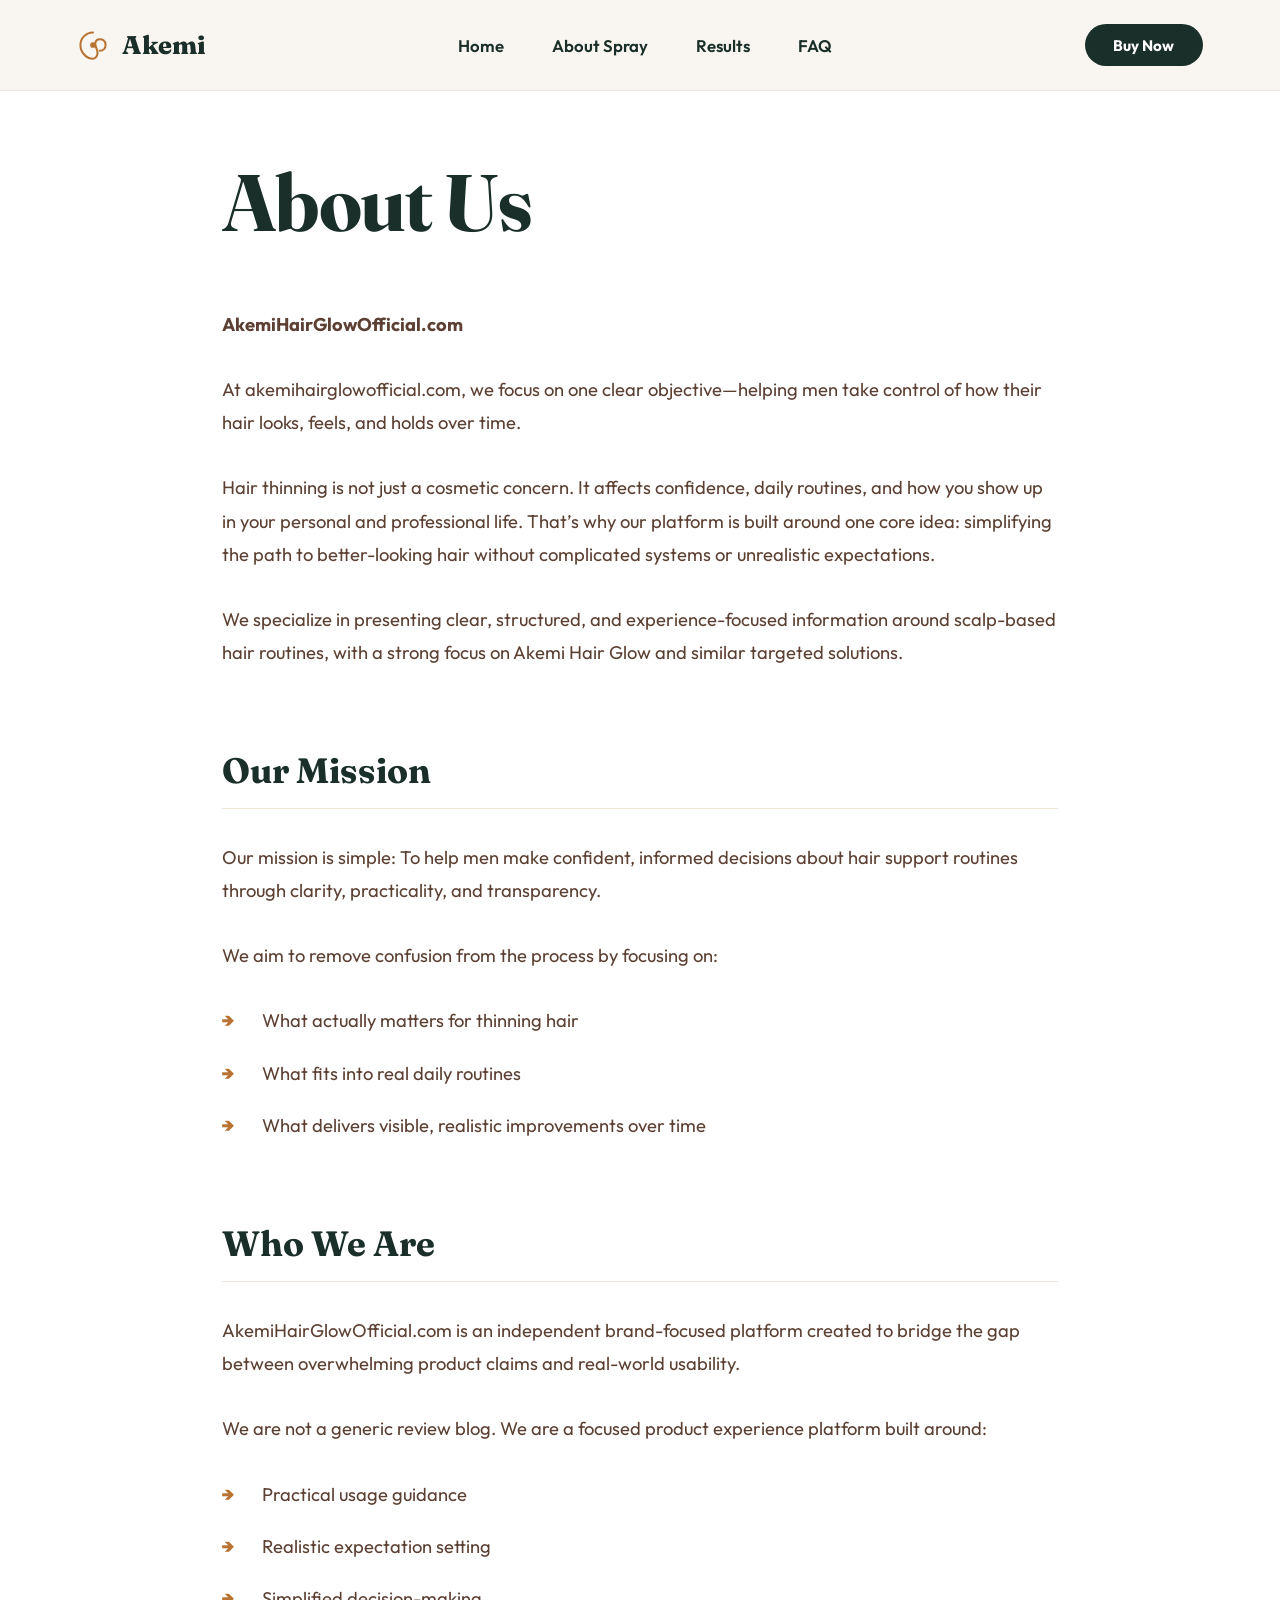
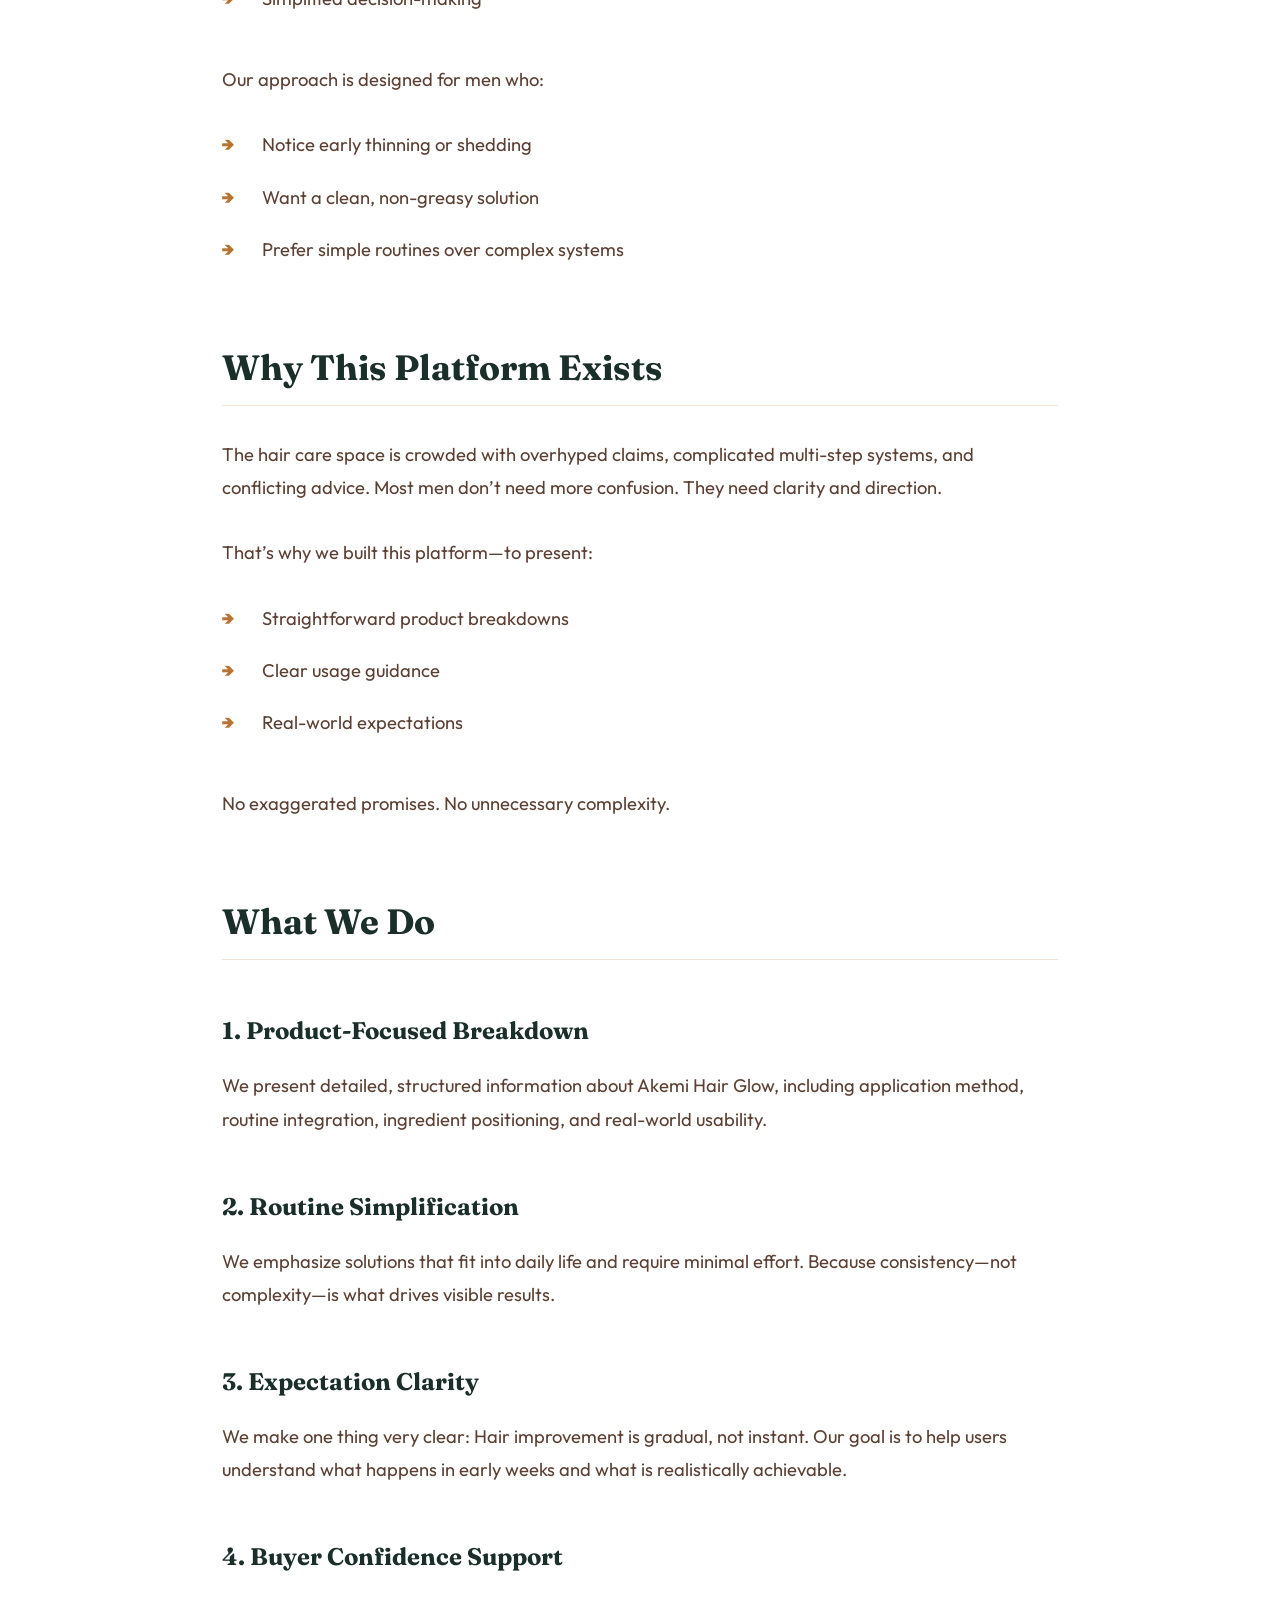
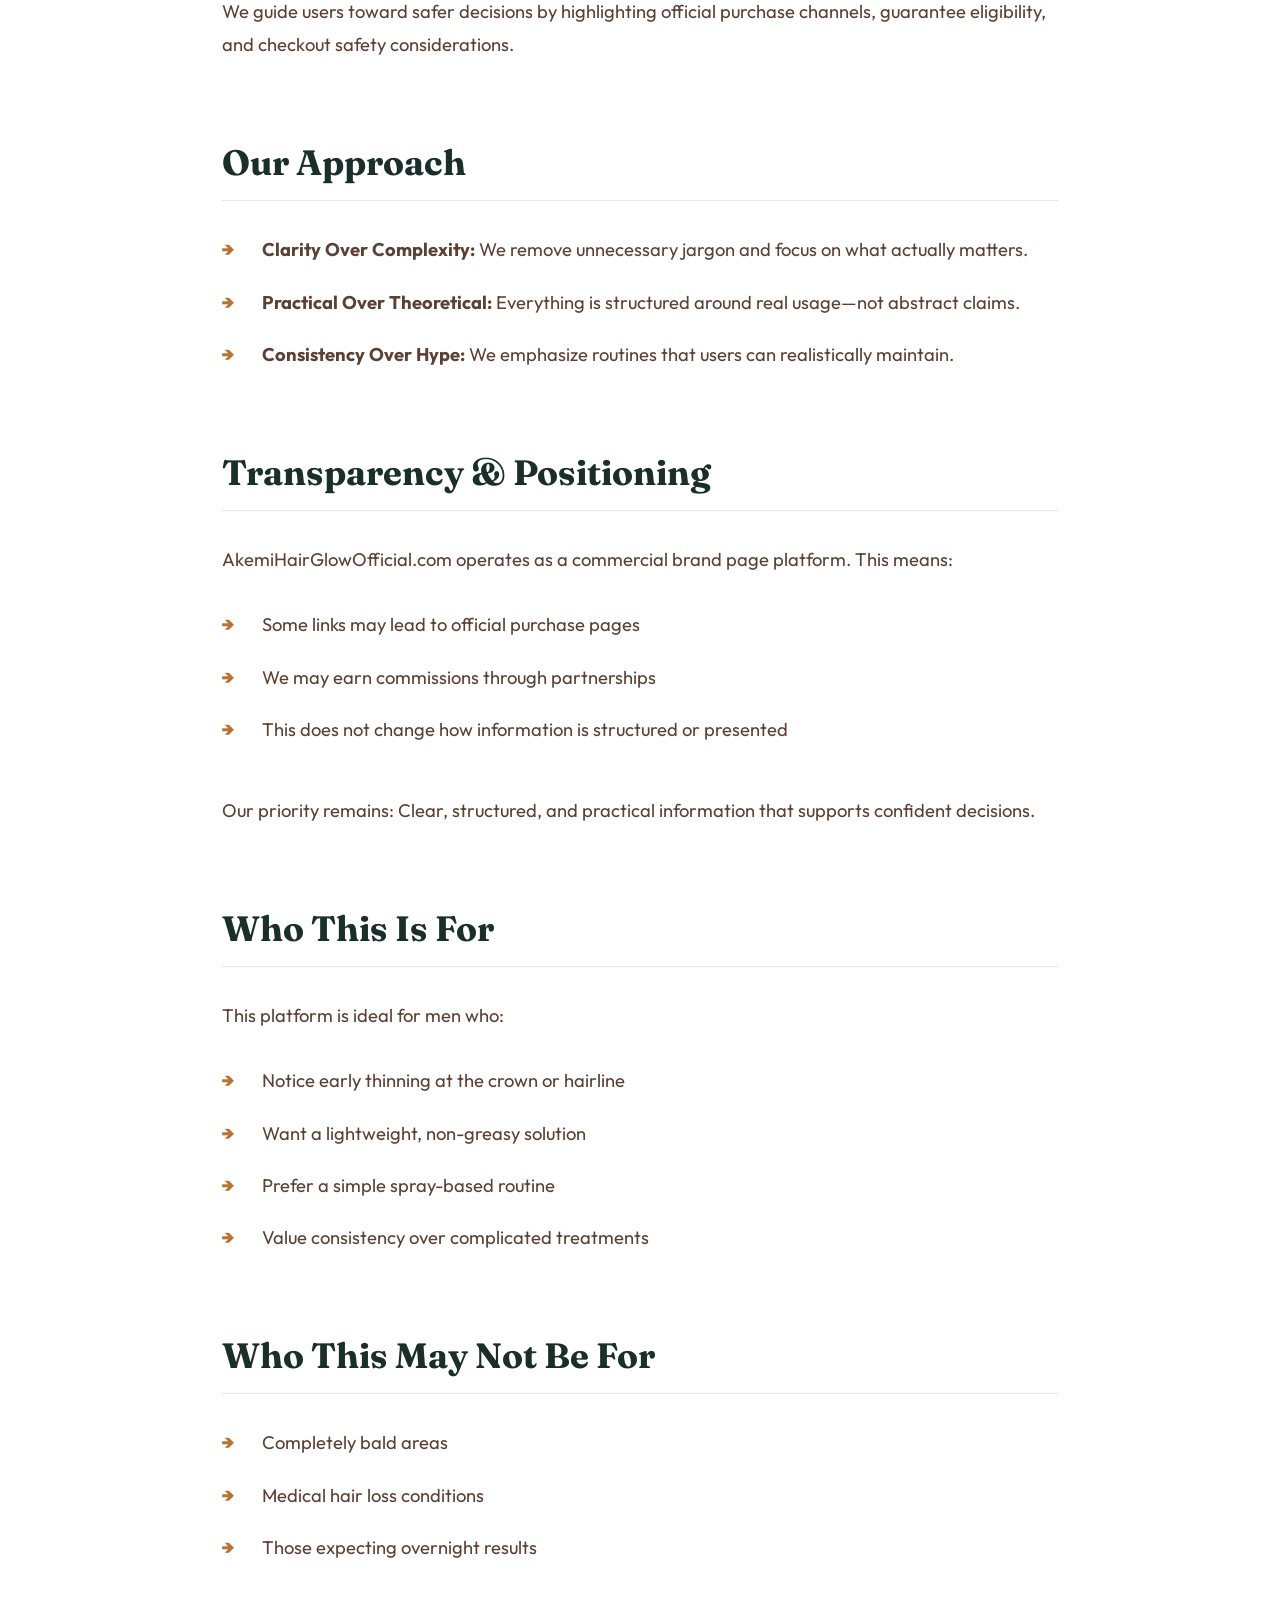
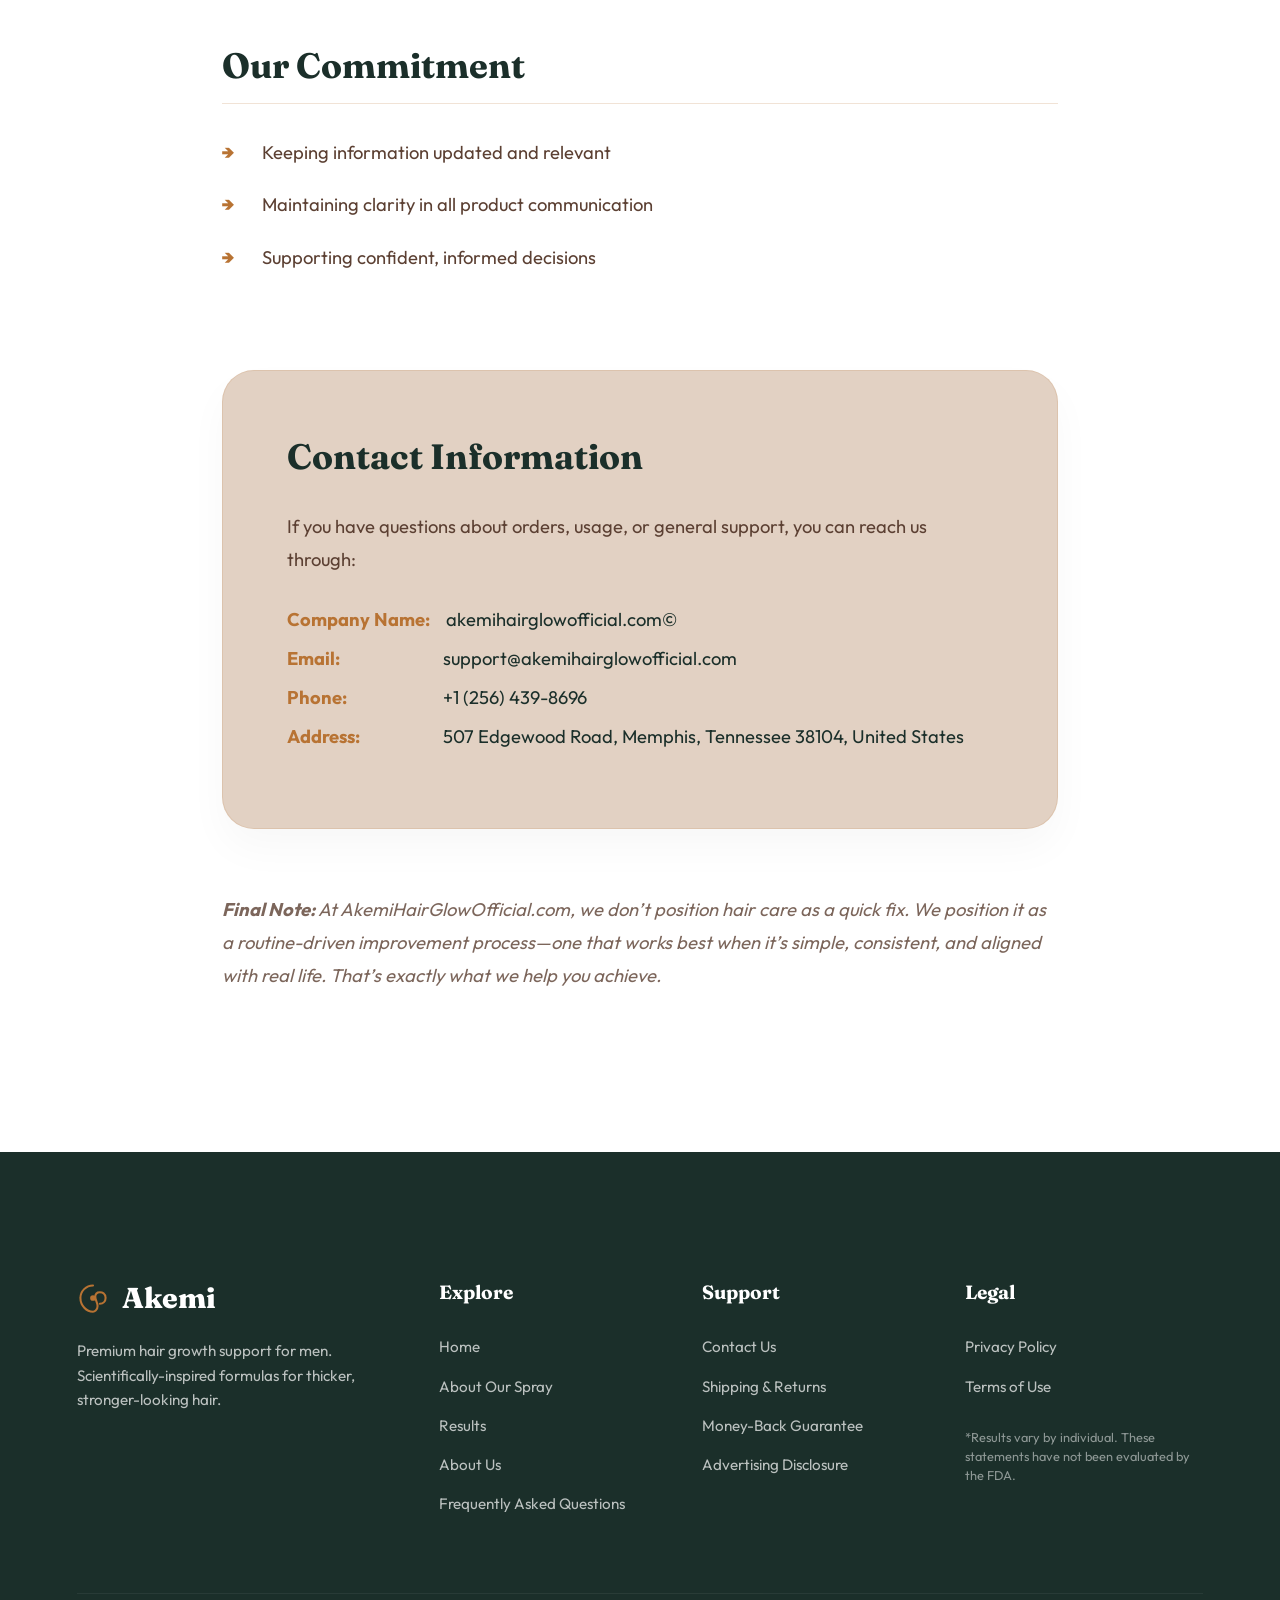
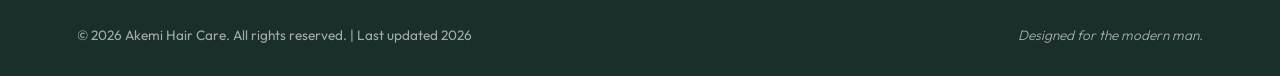
==== about.html @ 1617b1f2 "hosted" ====
<!DOCTYPE html>
<html lang="en">
<head>
  <meta charset="UTF-8" />
  <meta name="viewport" content="width=device-width, initial-scale=1.0" />
  <title>About Us | Akemi Hair Glow Official</title>
  <meta name="description" content="Learn more about AkemiHairGlowOfficial.com, our mission to simplify hair care for men, and our commitment to clarity, practicality, and transparency." />
  <link rel="preconnect" href="https://fonts.googleapis.com" />
  <link rel="preconnect" href="https://fonts.gstatic.com" crossorigin />
  <link href="https://fonts.googleapis.com/css2?family=Outfit:wght@300;400;500;600;700;800;900&family=Fraunces:opsz,ital,wght@9..144,0,700;9..144,0,800;9..144,0,900;9..144,1,400&display=swap" rel="stylesheet" />
  <link rel="stylesheet" href="style.css" />
</head>
<body>

  <!-- ── Navbar ─────────────────────────────────── -->
  <header class="nav is-scrolled" id="nav" role="banner" style="background: var(--c-bg); border-bottom: 1px solid rgba(0,0,0,0.05);">
    <nav class="nav__inner" aria-label="Main navigation">
      <a href="index.html" class="nav__brand" id="nav-brand" aria-label="Akemi Hair Glow home">
        <svg class="nav__brand-icon" viewBox="0 0 28 28" fill="none" aria-hidden="true" xmlns="http://www.w3.org/2000/svg">
          <path d="M14 3C8 3 3 8 3 14c0 6.627 5.373 12 11 12 1 0 4-1 4-5 0-3-2-5-2-8 0-2 1-4 4-4 2 0 5 1 5 5 0 3-2 5-5 5" stroke="currentColor" stroke-width="1.8" stroke-linecap="round" stroke-linejoin="round"/>
          <circle cx="14" cy="14" r="2.5" fill="currentColor"/>
        </svg>
        <span class="nav__brand-name">Akemi</span>
      </a>

      <div class="nav__menu" id="nav-menu">
        <ul class="nav__links" id="nav-links">
          <li><a href="index.html#hero"    class="nav__link">Home</a></li>
          <li><a href="index.html#overview" class="nav__link">About Spray</a></li>
          <li><a href="index.html#reviews"  class="nav__link">Results</a></li>
          <li><a href="index.html#faq"      class="nav__link">FAQ</a></li>
        </ul>
      </div>

      <div class="nav__actions">
        <a href="index.html#shop" class="nav__cta" id="nav-cta">Buy Now</a>
        <button class="nav__toggle" id="nav-toggle" aria-label="Toggle menu">
          <span class="nav__toggle-line"></span>
          <span class="nav__toggle-line"></span>
          <span class="nav__toggle-line"></span>
        </button>
      </div>
    </nav>
  </header>

  <main class="policy">
    <div class="policy__container">
      <h1 class="policy__title">About Us</h1>
      
      <div class="policy__content">
        <p><strong>AkemiHairGlowOfficial.com</strong></p>
        <p>At akemihairglowofficial.com, we focus on one clear objective—helping men take control of how their hair looks, feels, and holds over time.</p>
        <p>Hair thinning is not just a cosmetic concern. It affects confidence, daily routines, and how you show up in your personal and professional life. That’s why our platform is built around one core idea: simplifying the path to better-looking hair without complicated systems or unrealistic expectations.</p>
        <p>We specialize in presenting clear, structured, and experience-focused information around scalp-based hair routines, with a strong focus on Akemi Hair Glow and similar targeted solutions.</p>

        <h2>Our Mission</h2>
        <p>Our mission is simple: To help men make confident, informed decisions about hair support routines through clarity, practicality, and transparency.</p>
        <p>We aim to remove confusion from the process by focusing on:</p>
        <ul>
          <li>What actually matters for thinning hair</li>
          <li>What fits into real daily routines</li>
          <li>What delivers visible, realistic improvements over time</li>
        </ul>

        <h2>Who We Are</h2>
        <p>AkemiHairGlowOfficial.com is an independent brand-focused platform created to bridge the gap between overwhelming product claims and real-world usability.</p>
        <p>We are not a generic review blog. We are a focused product experience platform built around:</p>
        <ul>
          <li>Practical usage guidance</li>
          <li>Realistic expectation setting</li>
          <li>Simplified decision-making</li>
        </ul>
        <p>Our approach is designed for men who:</p>
        <ul>
          <li>Notice early thinning or shedding</li>
          <li>Want a clean, non-greasy solution</li>
          <li>Prefer simple routines over complex systems</li>
        </ul>

        <h2>Why This Platform Exists</h2>
        <p>The hair care space is crowded with overhyped claims, complicated multi-step systems, and conflicting advice. Most men don’t need more confusion. They need clarity and direction.</p>
        <p>That’s why we built this platform—to present:</p>
        <ul>
          <li>Straightforward product breakdowns</li>
          <li>Clear usage guidance</li>
          <li>Real-world expectations</li>
        </ul>
        <p>No exaggerated promises. No unnecessary complexity.</p>

        <h2>What We Do</h2>
        <h3>1. Product-Focused Breakdown</h3>
        <p>We present detailed, structured information about Akemi Hair Glow, including application method, routine integration, ingredient positioning, and real-world usability.</p>

        <h3>2. Routine Simplification</h3>
        <p>We emphasize solutions that fit into daily life and require minimal effort. Because consistency—not complexity—is what drives visible results.</p>

        <h3>3. Expectation Clarity</h3>
        <p>We make one thing very clear: Hair improvement is gradual, not instant. Our goal is to help users understand what happens in early weeks and what is realistically achievable.</p>

        <h3>4. Buyer Confidence Support</h3>
        <p>We guide users toward safer decisions by highlighting official purchase channels, guarantee eligibility, and checkout safety considerations.</p>

        <h2>Our Approach</h2>
        <ul>
          <li><strong>Clarity Over Complexity:</strong> We remove unnecessary jargon and focus on what actually matters.</li>
          <li><strong>Practical Over Theoretical:</strong> Everything is structured around real usage—not abstract claims.</li>
          <li><strong>Consistency Over Hype:</strong> We emphasize routines that users can realistically maintain.</li>
        </ul>

        <h2>Transparency & Positioning</h2>
        <p>AkemiHairGlowOfficial.com operates as a commercial brand page platform. This means:</p>
        <ul>
          <li>Some links may lead to official purchase pages</li>
          <li>We may earn commissions through partnerships</li>
          <li>This does not change how information is structured or presented</li>
        </ul>
        <p>Our priority remains: Clear, structured, and practical information that supports confident decisions.</p>

        <h2>Who This Is For</h2>
        <p>This platform is ideal for men who:</p>
        <ul>
          <li>Notice early thinning at the crown or hairline</li>
          <li>Want a lightweight, non-greasy solution</li>
          <li>Prefer a simple spray-based routine</li>
          <li>Value consistency over complicated treatments</li>
        </ul>

        <h2>Who This May Not Be For</h2>
        <ul>
          <li>Completely bald areas</li>
          <li>Medical hair loss conditions</li>
          <li>Those expecting overnight results</li>
        </ul>

        <h2>Our Commitment</h2>
        <ul>
          <li>Keeping information updated and relevant</li>
          <li>Maintaining clarity in all product communication</li>
          <li>Supporting confident, informed decisions</li>
        </ul>

        <div class="policy__contact-box">
          <h2>Contact Information</h2>
          <p>If you have questions about orders, usage, or general support, you can reach us through:</p>
          <span class="policy__contact-item"><strong>Company Name:</strong> akemihairglowofficial.com©</span>
          <span class="policy__contact-item"><strong>Email:</strong> support@akemihairglowofficial.com</span>
          <span class="policy__contact-item"><strong>Phone:</strong> +1 (256) 439-8696</span>
          <span class="policy__contact-item"><strong>Address:</strong> 507 Edgewood Road, Memphis, Tennessee 38104, United States</span>
        </div>

        <p style="margin-top: 4rem; font-style: italic; opacity: 0.8;">
          <strong>Final Note:</strong> At AkemiHairGlowOfficial.com, we don’t position hair care as a quick fix. We position it as a routine-driven improvement process—one that works best when it’s simple, consistent, and aligned with real life. That’s exactly what we help you achieve.
        </p>
      </div>
    </div>
  </main>

  <!-- ── Footer ─────────────────────────────────── -->
  <footer class="footer">
    <div class="footer__container">
      <div class="footer__grid">
        
        <!-- Col 1: Brand -->
        <div class="footer__col">
          <a href="index.html" class="footer__logo">
            <svg class="footer__logo-icon" viewBox="0 0 28 28" fill="none" xmlns="http://www.w3.org/2000/svg">
              <path d="M14 3C8 3 3 8 3 14c0 6.627 5.373 12 11 12 1 0 4-1 4-5 0-3-2-5-2-8 0-2 1-4 4-4 2 0 5 1 5 5 0 3-2 5-5 5" stroke="currentColor" stroke-width="1.8" stroke-linecap="round" stroke-linejoin="round"/>
              <circle cx="14" cy="14" r="2.5" fill="currentColor"/>
            </svg>
            <span class="footer__logo-name">Akemi</span>
          </a>
          <p class="footer__desc">
            Premium hair growth support for men. Scientifically-inspired formulas for thicker, stronger-looking hair.
          </p>
        </div>

        <!-- Col 2: Navigation -->
        <div class="footer__col">
          <h4 class="footer__title">Explore</h4>
          <ul class="footer__links">
            <li><a href="index.html#hero">Home</a></li>
            <li><a href="index.html#overview">About Our Spray</a></li>
            <li><a href="index.html#reviews">Results</a></li>
            <li><a href="about.html">About Us</a></li>
            <li><a href="index.html#faq">Frequently Asked Questions</a></li>
          </ul>
        </div>

        <!-- Col 3: Support -->
        <div class="footer__col">
          <h4 class="footer__title">Support</h4>
          <ul class="footer__links">
            <li><a href="contact.html">Contact Us</a></li>
            <li><a href="shipping-returns.html">Shipping & Returns</a></li>
            <li><a href="money-back-guarantee.html">Money-Back Guarantee</a></li>
            <li><a href="disclosure.html">Advertising Disclosure</a></li>
          </ul>
        </div>

        <!-- Col 4: Legal -->
        <div class="footer__col">
          <h4 class="footer__title">Legal</h4>
          <ul class="footer__links">
            <li><a href="privacy-policy.html">Privacy Policy</a></li>
            <li><a href="terms-of-use.html">Terms of Use</a></li>
          </ul>
          <p class="footer__disclaimer">
            *Results vary by individual. These statements have not been evaluated by the FDA.
          </p>
        </div>

      </div>

      <div class="footer__bottom">
        <p>&copy; 2026 Akemi Hair Care. All rights reserved. | Last updated 2026</p>
        <p class="footer__tagline">Designed for the modern man.</p>
      </div>
    </div>
  </footer>

  <script src="script.js"></script>
</body>
</html>
---- style.css ----
/* ============================================================
   AKEMI HAIR GLOW — style.css
   Layout: 100vh full-bleed, Swiss-O-Par style
   Design tokens: Deep Forest Green | Warm Copper | Creamy Bone
   ============================================================ */

/* ── Design Tokens ──────────────────────────────────────────── */
:root {
  --c-primary:       #1B2F2A;
  --c-primary-mid:   #253D36;
  --c-accent:        #B87333;
  --c-accent-light:  #D4955A;
  --c-accent-pale:   #EDD9C0;
  --c-bg:            #F9F5F0;
  --c-bg-alt:        #E2D1C3;
  --c-text:          #2D1E17;
  --c-text-muted:    #5C4033;
  --c-white:         #FFFFFF;

  --font-display: 'Fraunces', serif;
  --font-body:    'Outfit', system-ui, sans-serif;

  --ease: cubic-bezier(0.4, 0, 0.2, 1);
  --dur:  0.35s;
}

/* ── Reset ──────────────────────────────────────────────────── */
*, *::before, *::after { box-sizing: border-box; margin: 0; padding: 0; }
html { scroll-behavior: smooth; font-size: 16px; }
body {
  font-family: var(--font-body);
  background: var(--c-bg);
  color: var(--c-text);
  -webkit-font-smoothing: antialiased;
  overflow-x: hidden;
}
a { text-decoration: none; color: inherit; }
ul { list-style: none; }
svg { display: block; flex-shrink: 0; }

/* ── HERO — 100vh full-bleed shell ─────────────────────────── */
.hero {
  position: relative;
  width: 100%;
  min-height: 100vh;
  background: var(--c-bg);
  display: grid;
  grid-template-columns: 1fr;
  overflow: hidden; /* Prevent any section overflow */
}

@media (min-width: 1200px) {
  .hero {
    height: 100vh; /* Force exactly 100vh on all desktop/large screens */
  }
}

/* ── NAV ────────────────────────────────────────────────────── */
.nav {
  position: fixed;
  top: 0;
  left: 0;
  right: 0;
  z-index: 100;
  padding: 0 clamp(1.5rem, 6vw, 6rem);
  background: transparent;
  transition: all var(--dur) var(--ease);
}

.nav.is-scrolled {
  background: rgba(249, 245, 240, 0.95);
  backdrop-filter: blur(10px);
  -webkit-backdrop-filter: blur(10px);
  box-shadow: 0 4px 30px rgba(27, 47, 42, 0.05);
}

.nav__inner {
  display: flex;
  align-items: center;
  justify-content: space-between;
  height: clamp(70px, 10vh, 100px);
  max-width: 1400px;
  margin: 0 auto;
}

.nav__brand {
  display: flex;
  align-items: center;
  gap: 0.8rem;
  font-family: var(--font-display);
  font-size: clamp(1.5rem, 2vw, 1.8rem);
  font-weight: 800;
  color: var(--c-primary);
  z-index: 1001; /* Ensure brand is above menu too */
}

.nav__brand-icon {
  width: 32px;
  height: 32px;
  color: var(--c-accent);
}

.nav__links {
  display: flex;
  align-items: center;
  gap: 3rem;
}

.nav__link {
  font-size: 1.05rem;
  font-weight: 600;
  color: var(--c-primary);
  transition: color var(--dur) var(--ease);
  position: relative;
}

.nav__link::after {
  content: '';
  position: absolute;
  bottom: -4px;
  left: 0;
  width: 0;
  height: 2px;
  background: var(--c-accent);
  transition: width var(--dur) var(--ease);
}

.nav__link:hover,
.nav__link.is-active { color: var(--c-accent); }
.nav__link:hover::after,
.nav__link.is-active::after { width: 100%; }

.nav__actions {
  display: flex;
  align-items: center;
  gap: 2rem;
}

.nav__cta {
  background: var(--c-primary);
  color: var(--c-white);
  padding: 0.7rem 1.8rem;
  border-radius: 99px;
  font-weight: 700;
  font-size: 0.95rem;
  transition: transform 0.3s ease, background 0.3s ease;
}

.nav__cta:hover {
  background: var(--c-accent);
  transform: translateY(-2px);
}

.nav__toggle {
  display: none;
  flex-direction: column;
  justify-content: center;
  gap: 6px;
  width: 30px;
  height: 30px;
  background: none;
  border: none;
  cursor: pointer;
  z-index: 1001;
  padding: 0;
}

.nav__toggle-line {
  width: 100%;
  height: 2px;
  background: var(--c-primary);
  border-radius: 2px;
  transition: transform 0.3s ease, opacity 0.3s ease;
}

@media (max-width: 1024px) {
  .nav__links { gap: 2rem; }
}

@media (max-width: 900px) {
  .nav__toggle { display: flex; }
  .nav__cta { display: none; }

  .nav__menu {
    position: fixed;
    top: 0;
    right: 0;
    width: 100%;
    height: 100vh;
    background: var(--c-bg);
    z-index: 1000;
    display: flex;
    align-items: center;
    justify-content: center;
    transform: translateX(100%);
    transition: transform 0.5s cubic-bezier(0.77, 0, 0.175, 1);
    visibility: hidden;
  }

  .nav__menu.is-active {
    transform: translateX(0);
    visibility: visible;
  }

  .nav__links {
    flex-direction: column;
    gap: 2.5rem;
    padding: 2rem;
  }

  .nav__link {
    font-size: 2.2rem;
    font-family: var(--font-display);
    font-weight: 800;
  }

  /* Hamburger to X */
  .nav__toggle.is-active .nav__toggle-line:nth-child(1) {
    transform: translateY(8px) rotate(45deg);
  }
  .nav__toggle.is-active .nav__toggle-line:nth-child(2) {
    opacity: 0;
  }
  .nav__toggle.is-active .nav__toggle-line:nth-child(3) {
    transform: translateY(-8px) rotate(-45deg);
  }
}
/* ── HERO IMAGE PANEL (right side, full-bleed) ──────────────── */
.hero__image-panel {
  grid-column: 1 / -1;
  grid-row: 1 / -1;
  width: 65%;
  max-width: 100%;
  justify-self: end;
  height: 100%;
  position: relative;
  overflow: hidden;
  z-index: 1;
}

@media (max-width: 900px) {
  .hero__image-panel {
    width: 100%;
    height: 50vh;
    min-height: 400px;
    justify-self: stretch;
  }
}

/* Gradient overlay — left edge blends into background */
.hero__image-overlay {
  position: absolute;
  inset: 0;
  background: linear-gradient(
    to right,
    var(--c-bg) 0%,
    rgba(249, 245, 240, 0.55) 20%,
    transparent 50%
  );
  z-index: 2;
  pointer-events: none;
}

/* Placeholder shown until user uploads image */
.hero__placeholder {
  width: 100%;
  height: 100%;
  display: flex;
  align-items: center;
  justify-content: center;
  background: linear-gradient(135deg, var(--c-bg-alt) 0%, #D4C5B5 100%);
  border-left: 1.5px dashed rgba(184, 115, 51, 0.35);
}

.hero__placeholder-inner {
  display: flex;
  flex-direction: column;
  align-items: center;
  gap: 0.85rem;
  text-align: center;
  padding: 2rem;
  color: var(--c-text-muted);
}

.hero__ph-icon {
  width: 56px;
  height: 56px;
  color: var(--c-accent);
  opacity: 0.6;
}

.hero__ph-label {
  font-size: 0.9rem;
  font-weight: 600;
  color: var(--c-text);
}

.hero__ph-hint {
  font-size: 0.75rem;
  line-height: 1.6;
  color: var(--c-text-muted);
}

/* Actual product image (swap placeholder with this) */
.hero__product-img {
  width: 100%;
  height: 100%;
  object-fit: cover;
  object-position: center top;
  display: block;
}

/* Trust Bar (replacing floating card) */
.hero__trust-bar {
  display: flex;
  align-items: center;
  gap: 0.75rem;
  animation: fadeUp 0.7s 0.05s both;
}

.hero__tb-stars {
  display: flex;
  gap: 2px;
}

.hero__tb-stars svg {
  width: 14px;
  height: 14px;
}

.hero__tb-text {
  font-size: 0.82rem;
  font-weight: 500;
  color: var(--c-text-muted);
}

.hero__tb-text strong {
  color: var(--c-accent);
  font-weight: 700;
}

.hero__tb-text span {
  color: var(--c-text);
  font-weight: 600;
}

/* ── HERO CONTENT (left overlay panel) ─────────────────────── */
.hero__content {
  grid-column: 1 / -1;
  grid-row: 1 / -1;
  width: 60%;
  position: relative;
  z-index: 10;
  display: flex;
  flex-direction: column;
  justify-content: flex-end;
  padding: clamp(100px, 15vh, 180px) clamp(1.5rem, 6vw, 8rem) clamp(1.5rem, 4vh, 3rem);
  gap: clamp(0.4rem, 1vh, 0.8rem);
  pointer-events: none; /* Let clicks pass to image if needed, but we'll re-enable on children */
}

.hero__content > * {
  pointer-events: auto;
}

@media (max-width: 900px) {
  .hero__content {
    width: 100%;
    padding: 2rem clamp(1.5rem, 6vw, 6rem) 4rem;
    background: linear-gradient(
      to top,
      var(--c-bg) 60%,
      rgba(249, 245, 240, 0.8) 85%,
      transparent 100%
    );
  }
}

/* Eyebrow badge */
.hero__badge {
  display: inline-flex;
  align-items: center;
  gap: 0.6rem;
  background: rgba(184, 115, 51, 0.1);
  border: 1px solid rgba(184, 115, 51, 0.35);
  color: var(--c-accent);
  font-size: clamp(0.85rem, 1.2vw, 1.1rem);
  font-weight: 700;
  letter-spacing: 0.09em;
  text-transform: uppercase;
  padding: 0.6rem 1.2rem;
  border-radius: 9999px;
  width: fit-content;
  animation: fadeUp 0.7s both;
}

.hero__badge-icon {
  width: 14px;
  height: 14px;
}

/* Trust Bar (Stars & Customers) */
.hero__trust-bar {
  display: flex;
  align-items: center;
  gap: 0.75rem;
  animation: fadeUp 0.7s 0.04s both;
}

.hero__tb-stars {
  display: flex;
  gap: 3px;
}

.hero__tb-stars svg {
  width: 18px;
  height: 18px;
}

.hero__tb-text {
  font-size: clamp(0.9rem, 1.2vw, 1.1rem);
  color: var(--c-text-muted);
  font-weight: 500;
}

/* H1 */
.hero__headline {
  font-family: var(--font-display);
  font-size: clamp(2.5rem, 5.5vw, 5.2rem);
  font-weight: 900;
  line-height: 1.05;
  letter-spacing: -0.02em;
  color: var(--c-primary);
  animation: fadeUp 0.7s 0.08s both;
}

.hero__headline-accent {
  display: inline;
  color: var(--c-accent);
}

/* Tagline below H1 */
.hero__tagline {
  font-size: clamp(1.1rem, 2.2vw, 1.7rem);
  font-weight: 500;
  color: var(--c-text-muted);
  line-height: 1.4;
  animation: fadeUp 0.7s 0.12s both;
}

/* CTA row */
.hero__cta {
  display: inline-flex;
  align-items: center;
  gap: 0.75rem;
  width: fit-content;
  background: var(--c-primary);
  color: var(--c-white);
  font-size: clamp(1.15rem, 1.8vw, 1.5rem);
  font-weight: 700;
  letter-spacing: 0.01em;
  padding: clamp(1.2rem, 2vh, 1.6rem) clamp(3rem, 5vw, 6rem);
  border-radius: 9999px;
  box-shadow: 0 4px 20px rgba(27, 47, 42, 0.3);
  transition: background var(--dur) var(--ease), transform var(--dur) var(--ease), box-shadow var(--dur) var(--ease);
  animation: fadeUp 0.7s 0.15s both;
  position: relative;
  overflow: hidden;
}

.hero__cta::before {
  content: '';
  position: absolute;
  inset: 0;
  background: linear-gradient(90deg, rgba(255,255,255,0.06) 0%, transparent 60%);
  pointer-events: none;
}

.hero__cta-btn {
  display: inline-flex;
  align-items: center;
  justify-content: center;
  width: 32px;
  height: 32px;
  background: var(--c-accent);
  border-radius: 50%;
  flex-shrink: 0;
  transition: transform var(--dur) var(--ease);
}

.hero__cta-btn svg {
  width: 20px;
  height: 20px;
  color: var(--c-white);
  transition: transform var(--dur) var(--ease);
}

.hero__cta:hover {
  background: var(--c-primary-mid);
  transform: translateY(-2px);
  box-shadow: 0 8px 28px rgba(27, 47, 42, 0.4);
}

.hero__cta:hover .hero__cta-btn {
  transform: translateX(3px);
}

/* Nudge */
.hero__nudge {
  margin-top: 1rem;
  font-size: clamp(1.2rem, 2vw, 1.8rem);
  color: var(--c-primary);
  opacity: 0.8;
  font-style: italic;
  animation: fadeUp 0.7s 0.2s both;
}

/* Description / bullets */
.hero__desc {
  animation: fadeUp 0.7s 0.28s both;
}

.hero__bullets {
  display: flex;
  flex-direction: column;
  gap: clamp(0.6rem, 1.2vh, 1rem);
}

.hero__bullet {
  display: flex;
  align-items: flex-start;
  gap: 1rem;
  font-size: clamp(0.95rem, 1.4vw, 1.2rem);
  color: var(--c-text-muted);
  line-height: 1.4;
}

.hero__bullet-icon {
  width: 18px;
  height: 18px;
  color: var(--c-accent);
  margin-top: 1px;
}

.hero__bullet strong {
  color: var(--c-text);
  font-weight: 600;
}

.hero__offer {
  display: flex;
  align-items: center;
  flex-wrap: wrap;
  gap: 0.8rem 1.5rem;
  animation: fadeUp 0.7s 0.36s both;
}

.hero__offer-item {
  display: inline-flex;
  align-items: center;
  gap: 0.5rem;
  font-size: clamp(0.85rem, 1.1vw, 1rem);
  font-weight: 500;
  color: var(--c-text-muted);
}

.hero__offer-svg {
  width: 18px;
  height: 18px;
  color: var(--c-accent);
  opacity: 0.8;
}

.hero__offer-svg {
  width: 15px;
  height: 15px;
  color: var(--c-accent);
}

.hero__offer-sep {
  width: 1px;
  height: 14px;
  background: rgba(45, 30, 23, 0.2);
  display: inline-block;
}

/* Nudge line */
.hero__nudge {
  font-size: 0.72rem;
  color: rgba(45, 30, 23, 0.38);
  letter-spacing: 0.04em;
  animation: fadeUp 0.7s 0.44s both;
}

/* ── Animations ─────────────────────────────────────────────── */
@keyframes fadeUp {
  from { opacity: 0; transform: translateY(22px); }
  to   { opacity: 1; transform: translateY(0); }
}

@keyframes floatY {
  0%, 100% { transform: translateY(0); }
  50%       { transform: translateY(-10px); }
}

/* ── Responsive ─────────────────────────────────────────────── */
@media (max-width: 900px) {
  .hero__content {
    width: 100%;
    justify-content: flex-end;
    padding: 70px 1.5rem 1.75rem;
    /* Semi-transparent overlay so image shows through */
    background: linear-gradient(
      to top,
      rgba(249, 245, 240, 0.97) 55%,
      rgba(249, 245, 240, 0.6) 75%,
      transparent 100%
    );
  }

  .hero__image-panel {
    width: 100%;
  }

  .hero__image-overlay {
    background: transparent;
  }

  .hero__headline {
    font-size: clamp(2.6rem, 10vw, 3.8rem);
  }

  .hero__desc { display: none; }  /* condensed on mobile */

  .hero__rating-card {
    right: 1rem;
    bottom: 1rem;
    padding: 0.75rem 1rem;
  }

  .nav__links { gap: 1rem; }

  .nav__brand {
    position: static;
    transform: none;
  }

  .nav__links li:nth-child(3),
  .nav__links li:nth-child(4) { display: none; }
}

@media (max-width: 580px) {
  .hero__cta {
    font-size: 0.85rem;
    padding: 0.75rem 1.15rem;
  }

  .hero__offer-sep { display: none; }

  .hero__offer { gap: 0.4rem; }

  .nav__links { display: none; }
}


/* ── SECTION: PRODUCT OVERVIEW ────────────────────────────── */
.overview {
  padding: clamp(4rem, 8vw, 6rem) clamp(1.5rem, 6vw, 6rem);
  background: var(--c-white);
}

.overview__container {
  max-width: 1400px;
  margin: 0 auto;
  display: grid;
  grid-template-columns: 0.9fr 1.1fr;
  gap: clamp(3rem, 8vw, 6rem);
  align-items: center;
}

@media (max-width: 1024px) {
  .overview__container {
    grid-template-columns: 1fr;
    gap: 3rem;
  }
}

.overview__title {
  font-family: var(--font-display);
  font-size: clamp(2rem, 4vw, 3.2rem);
  color: var(--c-primary);
  margin-bottom: 1.5rem;
  line-height: 1.1;
}

.overview__title-accent {
  color: var(--c-accent);
  font-style: italic;
  font-weight: 400;
}

.overview__text {
  margin-bottom: 2.5rem;
}

.overview__text p {
  font-size: 1.05rem;
  line-height: 1.7;
  color: var(--c-text-muted);
  margin-bottom: 1rem;
}

.overview__positioning {
  margin-bottom: 2.5rem;
  background: var(--c-bg);
  padding: 2rem;
  border-radius: 24px;
  border: 1px solid rgba(27, 47, 42, 0.04);
}

.overview__p-title {
  font-size: 1rem;
  font-weight: 700;
  color: var(--c-primary);
  margin-bottom: 1.2rem;
  letter-spacing: 0.01em;
}

.overview__list {
  display: flex;
  flex-direction: column;
  gap: 0.8rem;
}

.overview__list li {
  position: relative;
  padding-left: 1.75rem;
  font-size: 0.95rem;
  color: var(--c-text-muted);
  font-weight: 500;
}

.overview__list li::before {
  content: "";
  position: absolute;
  left: 0;
  top: 0.5rem;
  width: 8px;
  height: 8px;
  background: var(--c-accent);
  border-radius: 2px;
  transform: rotate(45deg);
}

.overview__footer-text {
  font-size: 0.95rem;
  line-height: 1.6;
  color: var(--c-text-muted);
  font-style: italic;
  margin-bottom: 2.5rem;
  opacity: 0.9;
}

.overview__triggers {
  display: flex;
  gap: 2rem;
  flex-wrap: wrap;
}

.overview__trigger {
  display: flex;
  align-items: center;
  gap: 0.75rem;
  font-weight: 600;
  color: var(--c-primary);
  font-size: 0.9rem;
}

.overview__trigger-bar {
  width: 3px;
  height: 1.1rem;
  background: var(--c-accent);
  border-radius: 4px;
}

/* Visual Panel */
.overview__image-container {
  width: 100%;
  aspect-ratio: 1/1.1;
  background: var(--c-bg-alt);
  border-radius: 32px;
  overflow: hidden;
  position: relative;
  box-shadow: 0 20px 60px rgba(27, 47, 42, 0.08);
}

.overview__image-placeholder {
  width: 100%;
  height: 100%;
  display: flex;
  align-items: center;
  justify-content: center;
  background: linear-gradient(135deg, #D8C3B0 0%, var(--c-bg-alt) 100%);
  color: var(--c-primary);
}

.overview__ip-inner {
  text-align: center;
}

.overview__ip-inner svg {
  width: 60px;
  height: 60px;
  margin: 0 auto 1rem;
  opacity: 0.3;
}

.overview__ip-inner p {
  font-weight: 600;
  font-size: 0.9rem;
  letter-spacing: 0.02em;
  opacity: 0.6;
}

.overview__img {
  width: 100%;
  height: 100%;
  object-fit: cover;
  display: block;
}

/* ── SECTION: SPECIFICATIONS ───────────────────────────────── */
.specs {
  padding: clamp(2.5rem, 6vw, 6rem) clamp(1.5rem, 6vw, 6rem);
  background: var(--c-bg-alt);
  border-top: 1px solid rgba(27, 47, 42, 0.05);
}

.specs__container {
  max-width: 1400px;
  margin: 0 auto;
  display: grid;
  grid-template-columns: 1.1fr 0.9fr;
  gap: clamp(2rem, 5vw, 4rem);
  align-items: flex-start;
}

@media (max-width: 1024px) {
  .specs__container {
    grid-template-columns: 1fr;
  }
}

.specs__title {
  font-family: var(--font-display);
  font-size: clamp(2rem, 4vw, 3.2rem);
  color: var(--c-primary);
  margin-bottom: 1.5rem;
  line-height: 1.1;
}

.specs__title-accent {
  color: var(--c-accent);
  font-style: italic;
  font-weight: 400;
}

.specs__intro {
  font-size: 1.05rem;
  line-height: 1.7;
  color: var(--c-text-muted);
  max-width: 700px;
  margin-bottom: clamp(1.5rem, 5vw, 2.5rem);
}

/* Table styling */
.specs__table-wrapper {
  overflow-x: auto;
  margin-bottom: 2.5rem;
  background: var(--c-white);
  border-radius: 20px;
  padding: 0.5rem;
  box-shadow: 0 10px 40px rgba(27, 47, 42, 0.04);
  border: 1px solid rgba(27, 47, 42, 0.03);
}

.specs__table {
  width: 100%;
  border-collapse: collapse;
  font-size: 0.95rem;
}

.specs__table th,
.specs__table td {
  padding: clamp(0.75rem, 1.5vh, 1.1rem) 1.5rem;
  text-align: left;
  border-bottom: 1px solid rgba(27, 47, 42, 0.05);
}

.specs__table th {
  font-weight: 700;
  color: var(--c-primary);
  text-transform: uppercase;
  letter-spacing: 0.05em;
  font-size: 0.75rem;
  background: rgba(249, 245, 240, 0.5);
}

.specs__table tr:last-child td {
  border-bottom: none;
}

.specs__table td:first-child {
  font-weight: 700;
  color: var(--c-primary);
  width: 30%;
  background: rgba(184, 115, 51, 0.02);
}

.specs__table td:last-child {
  color: var(--c-text-muted);
}

/* Triggers */
.specs__triggers {
  display: flex;
  gap: 2rem;
  flex-wrap: wrap;
}

.specs__trigger {
  display: flex;
  align-items: center;
  gap: 0.75rem;
  font-weight: 600;
  color: var(--c-primary);
  font-size: 0.9rem;
}

.specs__trigger-bar {
  width: 3px;
  height: 1.1rem;
  background: var(--c-accent);
  border-radius: 4px;
}

/* Visual Panel */
.specs__visual {
  position: sticky;
  top: 140px;
}

@media (max-width: 1024px) {
  .specs__visual {
    position: relative;
    top: 0;
    order: -1;
  }
}

.specs__image-container {
  width: 100%;
  aspect-ratio: 4/5;
  background: var(--c-bg-alt);
  border-radius: 24px;
  overflow: hidden;
  position: relative;
}

.specs__image-placeholder {
  width: 100%;
  height: 100%;
  display: flex;
  align-items: center;
  justify-content: center;
  background: linear-gradient(135deg, var(--c-bg-alt) 0%, #D8C3B0 100%);
  color: var(--c-primary);
  opacity: 0.6;
}

.specs__ip-inner {
  text-align: center;
}

.specs__ip-inner svg {
  width: 60px;
  height: 60px;
  margin: 0 auto 1rem;
  opacity: 0.4;
}

.specs__ip-inner p {
  font-weight: 600;
  font-size: 0.9rem;
  letter-spacing: 0.02em;
}

.specs__img {
  width: 100%;
  height: 100%;
  object-fit: cover;
  display: block;
}

/* ── SECTION: KEY FEATURES ────────────────────────────────── */
.features {
  padding: clamp(3rem, 6vw, 4.5rem) clamp(1.5rem, 6vw, 6rem);
  background: var(--c-bg);
}

.features__container {
  max-width: 1400px;
  margin: 0 auto;
}

.features__header {
  max-width: 800px;
  margin-bottom: 4rem;
}

.features__title {
  font-family: var(--font-display);
  font-size: clamp(2rem, 4vw, 3.2rem);
  color: var(--c-primary);
  margin-bottom: 1.5rem;
  line-height: 1.1;
}

.features__title-accent {
  color: var(--c-accent);
  font-style: italic;
  font-weight: 400;
}

.features__intro {
  font-size: 1.05rem;
  line-height: 1.7;
  color: var(--c-text-muted);
}

.features__grid {
  display: grid;
  grid-template-columns: repeat(3, 1fr);
  gap: 2rem;
  margin-bottom: 4rem;
}

@media (max-width: 1024px) {
  .features__grid {
    grid-template-columns: repeat(2, 1fr);
  }
}

@media (max-width: 640px) {
  .features__grid {
    grid-template-columns: 1fr;
  }
}

.features__card {
  background: var(--c-white);
  padding: 2.5rem;
  border-radius: 24px;
  border: 1px solid rgba(27, 47, 42, 0.03);
  box-shadow: 0 10px 40px rgba(27, 47, 42, 0.04);
  transition: transform var(--dur) var(--ease), box-shadow var(--dur) var(--ease);
  display: flex;
  flex-direction: column;
  gap: 1rem;
}

.features__card:hover {
  transform: translateY(-5px);
  box-shadow: 0 15px 50px rgba(27, 47, 42, 0.08);
}



.features__card-title {
  font-size: 1.2rem;
  font-weight: 700;
  color: var(--c-primary);
  line-height: 1.2;
}

.features__card-text {
  font-size: 0.95rem;
  line-height: 1.6;
  color: var(--c-text-muted);
}

/* Triggers */
.features__triggers {
  display: flex;
  gap: 2.5rem;
  flex-wrap: wrap;
  justify-content: center;
  margin-top: 1rem;
  padding-top: 0;
  border-top: none;
}

.features__trigger {
  display: flex;
  align-items: center;
  gap: 0.8rem;
  font-weight: 600;
  color: var(--c-primary);
  font-size: 1rem;
}

.features__trigger-bar {
  width: 3px;
  height: 1rem;
  background: var(--c-accent);
  border-radius: 4px;
}

/* ── SECTION: TECH SPECS ─────────────────────────────────── */
.tech-specs {
  padding: clamp(4rem, 8vw, 6rem) clamp(1.5rem, 6vw, 6rem);
  background: var(--c-bg-alt);
}

.tech-specs__container {
  max-width: 1400px;
  margin: 0 auto;
}

.tech-specs__header {
  max-width: 800px;
  margin-bottom: 4rem;
}

.tech-specs__title {
  font-family: var(--font-display);
  font-size: clamp(2rem, 4vw, 3.2rem);
  color: var(--c-primary);
  margin-bottom: 1.5rem;
  line-height: 1.1;
}

.tech-specs__title-accent {
  color: var(--c-accent);
  font-style: italic;
  font-weight: 400;
}

.tech-specs__intro {
  font-size: 1.05rem;
  line-height: 1.7;
  color: var(--c-text-muted);
}

.tech-specs__grid {
  display: grid;
  grid-template-columns: 1fr 1fr;
  gap: clamp(3rem, 8vw, 6rem);
  align-items: start;
}

@media (max-width: 1024px) {
  .tech-specs__grid {
    grid-template-columns: 1fr;
    gap: 3rem;
  }
}

.tech-specs__info-group {
  margin-bottom: 2.5rem;
}

.tech-specs__group-title {
  font-size: 1.25rem;
  font-weight: 700;
  color: var(--c-primary);
  margin-bottom: 1rem;
}

.tech-specs__group-text {
  font-size: 1rem;
  line-height: 1.6;
  color: var(--c-text-muted);
}

.tech-specs__disclaimer {
  margin-top: 3rem;
  padding: 1.5rem;
  background: rgba(184, 115, 51, 0.05);
  border-left: 3px solid var(--c-accent);
  border-radius: 4px;
}

.tech-specs__disclaimer p {
  font-size: 0.9rem;
  line-height: 1.6;
  color: var(--c-text-muted);
}

.tech-specs__disclaimer strong {
  color: var(--c-primary);
  text-transform: uppercase;
  font-size: 0.8rem;
  letter-spacing: 0.05em;
  display: block;
  margin-bottom: 0.4rem;
}

/* Ingredient List */
.tech-specs__list {
  list-style: none;
  padding: 0;
  margin: 0;
}

.tech-specs__list li {
  padding: 1.5rem 0;
  border-bottom: 1px solid rgba(27, 47, 42, 0.08);
  display: flex;
  flex-direction: row;
  align-items: center;
  gap: 1.5rem;
}

.tech-specs__list li:last-child {
  border-bottom: none;
}

.tech-specs__ing-img-container {
  width: 64px;
  height: 64px;
  flex-shrink: 0;
  border-radius: 50%;
  overflow: hidden;
  background: var(--c-white);
  border: 1px solid rgba(27, 47, 42, 0.05);
}

.tech-specs__ing-placeholder {
  width: 100%;
  height: 100%;
  display: flex;
  align-items: center;
  justify-content: center;
  background: linear-gradient(135deg, rgba(216, 195, 176, 0.3) 0%, rgba(249, 245, 240, 0.8) 100%);
  color: var(--c-accent);
}

.tech-specs__ing-placeholder svg {
  width: 24px;
  height: 24px;
  opacity: 0.4;
}

.tech-specs__ing-img {
  width: 100%;
  height: 100%;
  object-fit: cover;
  display: block;
}

.tech-specs__ing-info {
  display: flex;
  flex-direction: column;
  gap: 0.25rem;
}

.tech-specs__ing-name {
  font-weight: 700;
  color: var(--c-primary);
  font-size: 1.1rem;
}

.tech-specs__ing-desc {
  font-size: 0.95rem;
  color: var(--c-text-muted);
  line-height: 1.5;
}

/* Triggers */
.tech-specs__triggers {
  display: flex;
  gap: 2.5rem;
  flex-wrap: wrap;
  justify-content: center;
  margin-top: 4rem;
  padding-top: 3rem;
  border-top: 1px solid rgba(27, 47, 42, 0.05);
}

.tech-specs__trigger {
  display: flex;
  align-items: center;
  gap: 0.8rem;
  font-weight: 600;
  color: var(--c-primary);
  font-size: 1rem;
}

.tech-specs__trigger-bar {
  width: 3px;
  height: 1.2rem;
  background: var(--c-accent);
  border-radius: 4px;
}

/* ── SECTION: HOW IT WORKS ──────────────────────────────── */
.how-works {
  padding: clamp(4rem, 8vw, 6rem) clamp(1.5rem, 6vw, 6rem);
  background: var(--c-bg);
}

.how-works__container {
  max-width: 1400px;
  margin: 0 auto;
}

.how-works__header {
  max-width: 800px;
  margin-bottom: 4rem;
}

.how-works__title {
  font-family: var(--font-display);
  font-size: clamp(2rem, 4vw, 3.2rem);
  color: var(--c-primary);
  margin-bottom: 1.5rem;
  line-height: 1.1;
}

.how-works__title-accent {
  color: var(--c-accent);
  font-style: italic;
  font-weight: 400;
}

.how-works__intro {
  font-size: 1.05rem;
  line-height: 1.7;
  color: var(--c-text-muted);
}

.how-works__steps {
  display: grid;
  grid-template-columns: repeat(3, 1fr);
  gap: 2rem;
  margin-bottom: 5rem;
}

@media (max-width: 900px) {
  .how-works__steps {
    grid-template-columns: 1fr;
    gap: 2.5rem;
  }
}

.how-works__step {
  position: relative;
  padding: 2.5rem;
  background: var(--c-white);
  border-radius: 24px;
  border: 1px solid rgba(27, 47, 42, 0.04);
  box-shadow: 0 10px 40px rgba(27, 47, 42, 0.03);
}

.how-works__step-num {
  position: absolute;
  top: -1rem;
  left: 2rem;
  background: var(--c-accent);
  color: var(--c-white);
  padding: 0.4rem 1rem;
  border-radius: 8px;
  font-weight: 700;
  font-size: 0.9rem;
  box-shadow: 0 4px 12px rgba(184, 115, 51, 0.3);
}

.how-works__step-title {
  font-size: 1.35rem;
  font-weight: 700;
  color: var(--c-primary);
  margin-bottom: 1rem;
  margin-top: 0.5rem;
}

.how-works__step-text {
  font-size: 0.95rem;
  line-height: 1.6;
  color: var(--c-text-muted);
}

/* Featured Snippet Box */
.how-works__snippet {
  margin-bottom: 2.5rem;
}

.how-works__bottom-grid {
  display: grid;
  grid-template-columns: 1.3fr 0.7fr;
  gap: clamp(3rem, 6vw, 6rem);
  align-items: stretch;
}

@media (max-width: 1024px) {
  .how-works__bottom-grid {
    grid-template-columns: 1fr;
    gap: 3rem;
  }
}

.how-works__bottom-content {
  display: flex;
  flex-direction: column;
  justify-content: space-between;
}

.how-works__bottom-visual {
  width: 100%;
  height: 100%;
}

.how-works__image-container--tall {
  height: 100%;
  min-height: 320px;
  background: var(--c-bg-alt);
  border-radius: 24px;
  overflow: hidden;
  position: relative;
  box-shadow: 0 10px 40px rgba(27, 47, 42, 0.05);
}

.how-works__image-placeholder {
  width: 100%;
  height: 100%;
  display: flex;
  align-items: center;
  justify-content: center;
  background: linear-gradient(135deg, #D8C3B0 0%, var(--c-bg-alt) 100%);
  color: var(--c-primary);
}

.how-works__image-placeholder svg {
  width: 48px;
  height: 48px;
  margin-bottom: 1rem;
  opacity: 0.3;
}

.how-works__image-placeholder p {
  font-weight: 600;
  font-size: 0.9rem;
  letter-spacing: 0.02em;
  opacity: 0.6;
}

.how-works__img {
  width: 100%;
  height: 100%;
  object-fit: cover;
  display: block;
}

.how-works__snippet-inner {
  background: #f8f9fa;
  border: 1px solid #dfe1e5;
  border-radius: 12px;
  padding: 2rem;
  box-shadow: 0 1px 6px rgba(32,33,36,0.1);
  max-width: 900px;
}

.how-works__snippet-header {
  display: flex;
  align-items: center;
  gap: 0.6rem;
  color: #1a73e8;
  font-weight: 600;
  font-size: 0.85rem;
  text-transform: uppercase;
  letter-spacing: 0.05em;
  margin-bottom: 1.25rem;
}

.how-works__snippet-header svg {
  width: 16px;
  height: 16px;
}

.how-works__snippet-text {
  font-size: 1.15rem;
  line-height: 1.6;
  color: #202124;
  font-weight: 400;
}

@media (max-width: 640px) {
  .how-works__snippet-text {
    font-size: 1.05rem;
  }
}

.how-works__content-bottom {
  max-width: 850px;
}

.how-works__text-block p {
  font-size: 1.05rem;
  line-height: 1.7;
  color: var(--c-text-muted);
  margin-bottom: 1.5rem;
}

/* Triggers */
.how-works__triggers {
  display: flex;
  gap: 2.5rem;
  flex-wrap: wrap;
  justify-content: center;
  margin-top: 1rem;
  padding-top: 0;
  border-top: none;
}

.how-works__trigger {
  display: flex;
  align-items: center;
  gap: 0.8rem;
  font-weight: 600;
  color: var(--c-primary);
  font-size: 1rem;
}

.how-works__trigger-bar {
  width: 3px;
  height: 1rem;
  background: var(--c-accent);
  border-radius: 4px;
}

/* ── SECTION: HOW TO USE ────────────────────────────────── */
.how-use {
  padding: clamp(3rem, 6vw, 4.5rem) clamp(1.5rem, 6vw, 6rem);
  background: var(--c-bg-alt);
}

.how-use__container {
  max-width: 1400px;
  margin: 0 auto;
}

.how-use__header {
  max-width: 800px;
  margin-bottom: 4rem;
}

.how-use__title {
  font-family: var(--font-display);
  font-size: clamp(2rem, 4vw, 3.2rem);
  color: var(--c-primary);
  margin-bottom: 1.5rem;
  line-height: 1.1;
}

.how-use__title-accent {
  color: var(--c-accent);
  font-style: italic;
  font-weight: 400;
}

.how-use__intro {
  font-size: 1.05rem;
  line-height: 1.7;
  color: var(--c-text-muted);
}

.how-use__steps-grid {
  display: grid;
  grid-template-columns: repeat(auto-fit, minmax(280px, 1fr));
  gap: 2rem;
  margin-bottom: 5rem;
}

.how-use__step-card {
  background: var(--c-white);
  padding: 2.5rem 2rem;
  border-radius: 24px;
  border: 1px solid rgba(27, 47, 42, 0.03);
  position: relative;
  transition: transform var(--dur) var(--ease), box-shadow var(--dur) var(--ease);
}

.how-use__step-card:hover {
  transform: translateY(-5px);
  box-shadow: 0 10px 40px rgba(27, 47, 42, 0.05);
}

.how-use__step-number {
  position: absolute;
  top: 1.5rem;
  right: 2rem;
  font-size: 2.5rem;
  font-weight: 900;
  color: var(--c-accent);
  opacity: 0.1;
  font-family: var(--font-display);
}

.how-use__step-title {
  font-size: 1.25rem;
  font-weight: 700;
  color: var(--c-primary);
  margin-bottom: 1rem;
  line-height: 1.2;
}

.how-use__step-text {
  font-size: 0.95rem;
  line-height: 1.6;
  color: var(--c-text-muted);
}

/* CTA Box (Note Style) */
.how-use__cta-box {
  margin-top: 3rem;
  padding: 2.5rem;
  background: rgba(184, 115, 51, 0.08);
  border-radius: 8px;
  display: flex;
  gap: 2rem;
  position: relative;
  overflow: hidden;
  margin-bottom: 4rem;
}

.how-use__cta-bar {
  width: 4px;
  height: auto;
  background: var(--c-accent);
  flex-shrink: 0;
  border-radius: 2px;
}

.how-use__cta-content {
  display: flex;
  flex-direction: column;
  gap: 0.75rem;
}

.how-use__cta-tag {
  color: var(--c-primary);
  text-transform: uppercase;
  font-size: 0.85rem;
  letter-spacing: 0.08em;
  font-weight: 800;
}

.how-use__cta-text {
  font-size: 1.1rem;
  line-height: 1.5;
  color: var(--c-primary);
  font-weight: 500;
}

.how-use__cta-link {
  color: var(--c-accent);
  text-decoration: none;
  font-weight: 700;
  font-size: 0.95rem;
  display: inline-flex;
  align-items: center;
  margin-top: 0.5rem;
  transition: transform var(--dur) var(--ease);
}

.how-use__cta-link:hover {
  transform: translateX(5px);
}

/* Triggers */
.how-use__triggers {
  display: flex;
  gap: 2.5rem;
  flex-wrap: wrap;
  justify-content: center;
  margin-top: 1rem;
  padding-top: 0;
  border-top: none;
}

.how-use__trigger {
  display: flex;
  align-items: center;
  gap: 0.8rem;
  font-weight: 600;
  color: var(--c-primary);
  font-size: 1rem;
}

.how-use__trigger-bar {
  width: 3px;
  height: 1rem;
  background: var(--c-accent);
  border-radius: 4px;
}

/* ── SECTION: REVIEWS ───────────────────────────────────── */
.reviews {
  padding: clamp(3rem, 6vw, 4.5rem) clamp(1.5rem, 6vw, 6rem);
  background: var(--c-bg);
}

.reviews__container {
  max-width: 1400px;
  margin: 0 auto;
}

.reviews__header {
  max-width: 800px;
  margin-bottom: 4rem;
}

.reviews__title {
  font-family: var(--font-display);
  font-size: clamp(2rem, 4vw, 3.2rem);
  color: var(--c-primary);
  margin-bottom: 1rem;
  line-height: 1.1;
}

.reviews__title-accent {
  color: var(--c-accent);
  font-style: italic;
  font-weight: 400;
}

.reviews__rating-summary {
  display: flex;
  align-items: center;
  gap: 1rem;
  margin-bottom: 1.5rem;
}

.reviews__stars {
  display: flex;
  gap: 0.2rem;
  color: var(--c-accent);
}

.reviews__stars svg {
  width: 18px;
  height: 18px;
}

.reviews__rating-text {
  font-size: 0.9rem;
  font-weight: 700;
  color: var(--c-primary);
  letter-spacing: 0.02em;
}

.reviews__intro {
  font-size: 1.05rem;
  line-height: 1.7;
  color: var(--c-text-muted);
}

.reviews__grid {
  display: grid;
  grid-template-columns: repeat(2, 1fr);
  gap: 2rem;
  margin-bottom: 4rem;
}

@media (max-width: 900px) {
  .reviews__grid {
    grid-template-columns: 1fr;
  }
}

.reviews__card {
  background: var(--c-white);
  padding: 2.5rem;
  border-radius: 24px;
  border: 1px solid rgba(27, 47, 42, 0.03);
  box-shadow: 0 10px 40px rgba(27, 47, 42, 0.03);
  transition: transform var(--dur) var(--ease);
}

.reviews__card:hover {
  transform: translateY(-5px);
}

.reviews__card-header {
  display: flex;
  align-items: center;
  gap: 1rem;
  margin-bottom: 1.5rem;
}

.reviews__avatar-container {
  width: 48px;
  height: 48px;
  border-radius: 50%;
  overflow: hidden;
  background: var(--c-bg-alt);
}

.reviews__avatar-placeholder {
  width: 100%;
  height: 100%;
  display: flex;
  align-items: center;
  justify-content: center;
  color: var(--c-accent);
  opacity: 0.4;
}

.reviews__avatar-placeholder svg {
  width: 24px;
  height: 24px;
}

.reviews__avatar-img {
  width: 100%;
  height: 100%;
  object-fit: cover;
  display: block;
}

.reviews__user-info {
  display: flex;
  flex-direction: column;
}

.reviews__user-name {
  font-weight: 700;
  color: var(--c-primary);
  font-size: 1rem;
}

.reviews__user-verify {
  font-size: 0.75rem;
  color: var(--c-accent);
  font-weight: 700;
  text-transform: uppercase;
  letter-spacing: 0.05em;
}

.reviews__card-text {
  font-size: 1rem;
  line-height: 1.6;
  color: var(--c-text-muted);
  font-style: italic;
}

/* Note Box */
.reviews__note-box {
  padding: 2rem;
  background: rgba(184, 115, 51, 0.08);
  border-radius: 8px;
  display: flex;
  gap: 1.5rem;
  margin-bottom: 4rem;
}

.reviews__note-bar {
  width: 4px;
  background: var(--c-accent);
  flex-shrink: 0;
  border-radius: 2px;
}

.reviews__note-tag {
  color: var(--c-primary);
  text-transform: uppercase;
  font-size: 0.85rem;
  letter-spacing: 0.08em;
  font-weight: 800;
  margin-bottom: 0.5rem;
}

.reviews__note-text {
  font-size: 0.95rem;
  line-height: 1.6;
  color: var(--c-text-muted);
}

/* Triggers */
.reviews__triggers {
  display: flex;
  gap: 2.5rem;
  flex-wrap: wrap;
  justify-content: center;
  margin-top: 1rem;
  padding-top: 0;
  border-top: none;
}

.reviews__trigger {
  display: flex;
  align-items: center;
  gap: 0.8rem;
  font-weight: 600;
  color: var(--c-primary);
  font-size: 1rem;
}

.reviews__trigger-bar {
  width: 3px;
  height: 1rem;
  background: var(--c-accent);
  border-radius: 4px;
}

/* ── SECTION: QUALIFICATION ─────────────────────────────── */
.qualification {
  padding: clamp(3rem, 6vw, 4.5rem) clamp(1.5rem, 6vw, 6rem);
  background: var(--c-bg);
}

.qualification__container {
  max-width: 1400px;
  margin: 0 auto;
}

.qualification__header {
  max-width: 800px;
  margin-bottom: 4rem;
}

.qualification__title {
  font-family: var(--font-display);
  font-size: clamp(2rem, 4vw, 3.2rem);
  color: var(--c-primary);
  margin-bottom: 1.5rem;
  line-height: 1.1;
}

.qualification__title-accent {
  color: var(--c-accent);
  font-style: italic;
  font-weight: 400;
}

.qualification__intro {
  font-size: 1.05rem;
  line-height: 1.7;
  color: var(--c-text-muted);
}

.qualification__grid {
  display: grid;
  grid-template-columns: 1fr 1fr 1fr;
  gap: 3rem;
  align-items: start;
  margin-bottom: 5rem;
}

@media (max-width: 1200px) {
  .qualification__grid {
    grid-template-columns: 1fr 1fr;
  }
  .qualification__aside {
    grid-column: span 2;
  }
}

@media (max-width: 900px) {
  .qualification__grid {
    grid-template-columns: 1fr;
  }
  .qualification__aside {
    grid-column: span 1;
  }
}

.qualification__list-title {
  font-size: 1.25rem;
  font-weight: 700;
  color: var(--c-primary);
  margin-bottom: 2rem;
}

.qualification__list {
  list-style: none;
  padding: 0;
  display: flex;
  flex-direction: column;
  gap: 1.25rem;
}

.qualification__list li {
  display: flex;
  align-items: flex-start;
  gap: 1rem;
  font-size: 1.05rem;
  line-height: 1.5;
  color: var(--c-text-muted);
}

.qualification__list li svg {
  width: 20px;
  height: 20px;
  color: var(--c-accent);
  flex-shrink: 0;
  margin-top: 0.2rem;
}

.qualification__visual {
  width: 100%;
}

.qualification__image-container {
  width: 100%;
  aspect-ratio: 4/5;
  background: var(--c-bg-alt);
  border-radius: 24px;
  overflow: hidden;
  position: relative;
  box-shadow: 0 10px 40px rgba(27, 47, 42, 0.05);
}

.qualification__image-placeholder {
  width: 100%;
  height: 100%;
  display: flex;
  flex-direction: column;
  align-items: center;
  justify-content: center;
  text-align: center;
  padding: 2rem;
  background: linear-gradient(135deg, #D8C3B0 0%, var(--c-bg-alt) 100%);
  color: var(--c-primary);
}

.qualification__image-placeholder svg {
  width: 48px;
  height: 48px;
  margin-bottom: 1.5rem;
  opacity: 0.3;
}

.qualification__image-placeholder p {
  font-weight: 600;
  font-size: 0.85rem;
  letter-spacing: 0.02em;
  opacity: 0.6;
  line-height: 1.4;
}

.qualification__img {
  width: 100%;
  height: 100%;
  object-fit: cover;
  display: block;
}

/* Care Box */
.qualification__care-box {
  padding: 2.5rem;
  background: rgba(184, 115, 51, 0.08);
  border-radius: 8px;
  display: flex;
  gap: 1.5rem;
  position: relative;
}

.qualification__care-bar {
  width: 4px;
  background: var(--c-accent);
  flex-shrink: 0;
  border-radius: 2px;
}

.qualification__care-tag {
  color: var(--c-primary);
  text-transform: uppercase;
  font-size: 0.85rem;
  letter-spacing: 0.08em;
  font-weight: 800;
  margin-bottom: 0.75rem;
}

.qualification__care-text {
  font-size: 1rem;
  line-height: 1.6;
  color: var(--c-primary);
  margin-bottom: 1rem;
  font-weight: 500;
}

.qualification__care-text--small {
  font-size: 0.85rem;
  opacity: 0.7;
  margin-bottom: 0;
  font-weight: 400;
}

/* Triggers */
.qualification__triggers {
  display: flex;
  gap: 2.5rem;
  flex-wrap: wrap;
  justify-content: center;
  margin-top: 1rem;
  padding-top: 0;
  border-top: none;
}

.qualification__trigger {
  display: flex;
  align-items: center;
  gap: 0.8rem;
  font-weight: 600;
  color: var(--c-primary);
  font-size: 1rem;
}

.qualification__trigger-bar {
  width: 3px;
  height: 1rem;
  background: var(--c-accent);
  border-radius: 4px;
}

/* ── SECTION: COMPARISON ────────────────────────────────── */
.comparison {
  padding: clamp(3rem, 6vw, 4.5rem) clamp(1.5rem, 6vw, 6rem);
  background: var(--c-white);
}

.comparison__container {
  max-width: 1400px;
  margin: 0 auto;
}

.comparison__header {
  max-width: 800px;
  margin-bottom: 4rem;
}

.comparison__title {
  font-family: var(--font-display);
  font-size: clamp(2rem, 4vw, 3.2rem);
  color: var(--c-primary);
  margin-bottom: 1.5rem;
  line-height: 1.1;
}

.comparison__title-accent {
  color: var(--c-accent);
  font-style: italic;
  font-weight: 400;
}

.comparison__intro {
  font-size: 1.05rem;
  line-height: 1.7;
  color: var(--c-text-muted);
}

/* Table */
.comparison__table-wrapper {
  width: 100%;
  overflow-x: auto;
  margin-bottom: 4rem;
  border-radius: 24px;
  border: 1px solid rgba(27, 47, 42, 0.05);
  box-shadow: 0 10px 40px rgba(27, 47, 42, 0.03);
}

.comparison__table {
  width: 100%;
  border-collapse: collapse;
  min-width: 800px;
  background: var(--c-white);
  text-align: left;
}

.comparison__table th {
  background: var(--c-bg-alt);
  padding: 1.5rem 2rem;
  font-weight: 800;
  color: var(--c-primary);
  font-size: 0.85rem;
  text-transform: uppercase;
  letter-spacing: 0.05em;
  border-bottom: 1px solid rgba(27, 47, 42, 0.05);
}

.comparison__table td {
  padding: 1.5rem 2rem;
  font-size: 0.95rem;
  line-height: 1.5;
  color: var(--c-text-muted);
  border-bottom: 1px solid rgba(27, 47, 42, 0.03);
  vertical-align: middle;
}

.comparison__row--highlight {
  background: rgba(184, 115, 51, 0.03);
}

.comparison__row--highlight td {
  color: var(--c-primary);
  font-weight: 500;
}

.comparison__option-cell {
  position: relative;
}

.comparison__option-badge {
  background: var(--c-accent);
  color: var(--c-white);
  font-size: 0.65rem;
  font-weight: 800;
  text-transform: uppercase;
  padding: 0.2rem 0.6rem;
  border-radius: 4px;
  display: inline-block;
  margin-bottom: 0.5rem;
  letter-spacing: 0.05em;
}

/* Quick Box */
.comparison__quick-box {
  padding: 2.5rem;
  background: rgba(184, 115, 51, 0.08);
  border-radius: 8px;
  display: flex;
  gap: 1.5rem;
  margin-bottom: 4rem;
}

.comparison__quick-bar {
  width: 4px;
  background: var(--c-accent);
  flex-shrink: 0;
  border-radius: 2px;
}

.comparison__quick-tag {
  color: var(--c-primary);
  text-transform: uppercase;
  font-size: 0.85rem;
  letter-spacing: 0.08em;
  font-weight: 800;
  margin-bottom: 0.75rem;
}

.comparison__quick-text {
  font-size: 1.05rem;
  line-height: 1.6;
  color: var(--c-primary);
  font-weight: 500;
}

/* Triggers */
.comparison__triggers {
  display: flex;
  gap: 2.5rem;
  flex-wrap: wrap;
  justify-content: center;
  margin-top: 1rem;
  padding-top: 0;
  border-top: none;
}

.comparison__trigger {
  display: flex;
  align-items: center;
  gap: 0.8rem;
  font-weight: 600;
  color: var(--c-primary);
  font-size: 1rem;
}

.comparison__trigger-bar {
  width: 3px;
  height: 1rem;
  background: var(--c-accent);
  border-radius: 4px;
}

/* ── SECTION: SHOP ──────────────────────────────────────── */
.shop {
  padding: clamp(3rem, 6vw, 4.5rem) clamp(1.5rem, 6vw, 6rem);
  background: var(--c-bg-alt);
}

.shop__container {
  max-width: 1400px;
  margin: 0 auto;
}

.shop__header {
  max-width: 800px;
  margin-bottom: 4rem;
}

.shop__title {
  font-family: var(--font-display);
  font-size: clamp(2rem, 4vw, 3.2rem);
  color: var(--c-primary);
  margin-bottom: 1.5rem;
  line-height: 1.1;
}

.shop__title-accent {
  color: var(--c-accent);
  font-style: italic;
  font-weight: 400;
}

.shop__intro {
  font-size: 1.05rem;
  line-height: 1.7;
  color: var(--c-text-muted);
}

.shop__grid {
  display: grid;
  grid-template-columns: repeat(3, 1fr);
  gap: 2rem;
  margin-bottom: 5rem;
}

@media (max-width: 1024px) {
  .shop__grid {
    grid-template-columns: 1fr;
    max-width: 500px;
    margin-left: auto;
    margin-right: auto;
  }
}

.shop__card {
  background: var(--c-white);
  border-radius: 32px;
  border: 1px solid rgba(27, 47, 42, 0.05);
  overflow: hidden;
  display: flex;
  flex-direction: column;
  position: relative;
  transition: transform var(--dur) var(--ease), box-shadow var(--dur) var(--ease);
}

.shop__card:hover {
  transform: translateY(-8px);
  box-shadow: 0 20px 60px rgba(27, 47, 42, 0.08);
}

.shop__card--featured {
  border: 2px solid var(--c-accent);
  transform: scale(1.05);
  z-index: 2;
}

@media (max-width: 1024px) {
  .shop__card--featured {
    transform: scale(1);
  }
}

.shop__card-badge {
  position: absolute;
  top: 1.5rem;
  left: 1.5rem;
  background: var(--c-bg-alt);
  color: var(--c-primary);
  padding: 0.5rem 1rem;
  border-radius: 50px;
  font-size: 0.75rem;
  font-weight: 800;
  text-transform: uppercase;
  letter-spacing: 0.05em;
  z-index: 3;
}

.shop__card-badge--featured {
  background: var(--c-accent);
  color: var(--c-white);
}

.shop__card-img-container {
  width: 100%;
  aspect-ratio: 1/1;
  background: #fdfcfb;
  display: flex;
  align-items: center;
  justify-content: center;
}

.shop__card-img {
  width: 100%;
  height: 100%;
  object-fit: contain;
  padding: 2.5rem;
}

.shop__card-placeholder {
  width: 100px;
  height: 100px;
  color: var(--c-accent);
  opacity: 0.2;
}

.shop__card-content {
  padding: 2.5rem;
  display: flex;
  flex-direction: column;
  flex-grow: 1;
}

.shop__card-title {
  font-size: 1.35rem;
  font-weight: 800;
  color: var(--c-primary);
  margin-bottom: 0.5rem;
}

.shop__card-subtitle {
  font-size: 0.9rem;
  color: var(--c-text-muted);
  margin-bottom: 1.5rem;
}

.shop__price {
  margin-bottom: 1.5rem;
  display: flex;
  align-items: baseline;
  gap: 0.4rem;
}

.shop__price-original {
  font-size: 1rem;
  color: var(--c-text-muted);
  text-decoration: line-through;
  opacity: 0.6;
}

.shop__price-value {
  font-size: 2.5rem;
  font-weight: 800;
  color: var(--c-primary);
}

.shop__price-label {
  font-size: 1rem;
  color: var(--c-text-muted);
}

.shop__card-savings {
  background: rgba(184, 115, 51, 0.1);
  color: var(--c-accent);
  padding: 0.4rem 1rem;
  border-radius: 8px;
  font-weight: 700;
  font-size: 0.85rem;
  margin-bottom: 2rem;
  display: inline-block;
  align-self: flex-start;
}

.shop__trust-footer {
  margin-bottom: 5rem;
}

.shop__trust-badges {
  display: grid;
  grid-template-columns: repeat(3, 1fr);
  gap: 3rem;
  max-width: 1000px;
  margin: 0 auto;
}

@media (max-width: 768px) {
  .shop__trust-badges {
    grid-template-columns: 1fr;
    gap: 2rem;
  }
}

.shop__trust-badge {
  display: flex;
  flex-direction: column;
  align-items: center;
  text-align: center;
  gap: 1.25rem;
}

.shop__trust-badge svg {
  width: 32px;
  height: 32px;
  color: var(--c-accent);
}

.shop__trust-icon-img {
  height: 85px;
  width: auto;
  object-fit: contain;
}

.shop__trust-badge span {
  font-size: 0.9rem;
  font-weight: 700;
  color: var(--c-primary);
  line-height: 1.4;
}

/* Triggers */
.shop__triggers {
  display: flex;
  gap: 2.5rem;
  flex-wrap: wrap;
  justify-content: center;
  margin-top: 1rem;
  padding-top: 0;
  border-top: none;
}

.shop__trigger {
  display: flex;
  align-items: center;
  gap: 0.8rem;
  font-weight: 600;
  color: var(--c-primary);
  font-size: 1rem;
}

.shop__trigger-bar {
  width: 3px;
  height: 1rem;
  background: var(--c-accent);
  border-radius: 4px;
}

/* ── SECTION: LOGISTICS ─────────────────────────────────── */
.logistics {
  padding: clamp(3rem, 6vw, 4.5rem) clamp(1.5rem, 6vw, 6rem);
  background: var(--c-bg-alt);
}

.logistics__container {
  max-width: 1400px;
  margin: 0 auto;
}

.logistics__header {
  max-width: 800px;
  margin-bottom: 4rem;
}

.logistics__title {
  font-family: var(--font-display);
  font-size: clamp(2rem, 4vw, 3.2rem);
  color: var(--c-primary);
  margin-bottom: 1.5rem;
  line-height: 1.1;
}

.logistics__title-accent {
  color: var(--c-accent);
  font-style: italic;
  font-weight: 400;
}

.logistics__intro {
  font-size: 1.05rem;
  line-height: 1.7;
  color: var(--c-text-muted);
}

.logistics__grid {
  display: grid;
  grid-template-columns: repeat(2, 1fr);
  gap: 3rem;
  margin-bottom: 5rem;
}

@media (max-width: 900px) {
  .logistics__grid {
    grid-template-columns: 1fr;
    gap: 3rem;
  }
}

.logistics__column {
  background: var(--c-white);
  padding: 3rem;
  border-radius: 24px;
  border: 1px solid rgba(27, 47, 42, 0.03);
  box-shadow: 0 10px 40px rgba(27, 47, 42, 0.03);
}

.logistics__icon {
  width: 50px;
  height: 50px;
  background: rgba(184, 115, 51, 0.1);
  color: var(--c-accent);
  border-radius: 12px;
  display: flex;
  align-items: center;
  justify-content: center;
  margin-bottom: 1.5rem;
}

.logistics__icon svg {
  width: 24px;
  height: 24px;
}

.logistics__col-title {
  font-size: 1.25rem;
  font-weight: 700;
  color: var(--c-primary);
  margin-bottom: 1.5rem;
}

.logistics__list {
  list-style: none;
  padding: 0;
  display: flex;
  flex-direction: column;
  gap: 1rem;
}

.logistics__list li {
  font-size: 0.95rem;
  line-height: 1.5;
  color: var(--c-text-muted);
  padding-left: 1.5rem;
  position: relative;
}

.logistics__list li::before {
  content: "";
  position: absolute;
  left: 0;
  top: 0.6rem;
  width: 6px;
  height: 6px;
  background: var(--c-accent);
  border-radius: 50%;
}

.logistics__text {
  font-size: 0.95rem;
  line-height: 1.7;
  color: var(--c-text-muted);
  margin-bottom: 1.5rem;
}

.logistics__link-area {
  font-size: 0.9rem;
  color: var(--c-text-muted);
}

.logistics__link-area a {
  color: var(--c-accent);
  text-decoration: underline;
  font-weight: 600;
}

/* CTA Area */
.logistics__cta-area {
  text-align: center;
  background: var(--c-primary);
  padding: 4rem;
  border-radius: 32px;
  color: var(--c-white);
  display: flex;
  flex-direction: column;
  align-items: center;
  gap: 1.5rem;
  margin-bottom: 5rem;
}

.logistics__cta-sub {
  font-size: 0.95rem;
  opacity: 0.8;
}

/* Triggers */
.logistics__triggers {
  display: flex;
  gap: 2.5rem;
  flex-wrap: wrap;
  justify-content: center;
  margin-top: 1rem;
  padding-top: 0;
  border-top: none;
}

.logistics__trigger {
  display: flex;
  align-items: center;
  gap: 0.8rem;
  font-weight: 600;
  color: var(--c-primary);
  font-size: 1rem;
}

.logistics__trigger-bar {
  width: 3px;
  height: 1rem;
  background: var(--c-accent);
  border-radius: 4px;
}

/* ── SECTION: GUARANTEE ─────────────────────────────────── */
.guarantee {
  padding: clamp(3rem, 6vw, 4.5rem) clamp(1.5rem, 6vw, 6rem);
  background: var(--c-white);
}

.guarantee__container {
  max-width: 1000px;
  margin: 0 auto;
}

.guarantee__box {
  background: var(--c-white);
  border: 2px solid rgba(184, 115, 51, 0.2);
  border-radius: 40px;
  padding: clamp(3rem, 6vw, 5rem);
  text-align: center;
  position: relative;
  box-shadow: 0 30px 80px rgba(184, 115, 51, 0.05);
}

.guarantee__badge-container {
  position: absolute;
  top: 0;
  left: 50%;
  transform: translate(-50%, -50%);
  width: 180px;
  height: auto;
  z-index: 5;
  display: flex;
  justify-content: center;
  align-items: center;
}

.guarantee__badge-placeholder {
  width: 100%;
  height: 100%;
  background: linear-gradient(135deg, var(--c-accent) 0%, #D8C3B0 100%);
  border-radius: 50%;
  display: flex;
  align-items: center;
  justify-content: center;
  color: var(--c-white);
}

.guarantee__badge {
  width: 100%;
  height: auto;
  display: block;
  filter: drop-shadow(0 15px 30px rgba(0, 0, 0, 0.1));
}

.guarantee__badge-placeholder svg {
  width: 40px;
  height: 40px;
}

.guarantee__title {
  font-family: var(--font-display);
  font-size: clamp(2rem, 5vw, 3.5rem);
  color: var(--c-primary);
  line-height: 1.1;
  margin-bottom: 1rem;
}

.guarantee__title-break {
  display: block;
}

.guarantee__subtitle {
  font-size: 1.25rem;
  font-weight: 700;
  color: var(--c-accent);
  text-transform: uppercase;
  letter-spacing: 0.1em;
  margin-bottom: 3rem;
  display: inline-block;
  padding-bottom: 0.5rem;
  border-bottom: 2px solid rgba(184, 115, 51, 0.3);
}

.guarantee__content {
  max-width: 700px;
  margin: 0 auto 3rem;
}

.guarantee__text {
  font-size: 1.1rem;
  line-height: 1.7;
  color: var(--c-text-muted);
  margin-bottom: 1.5rem;
}

.guarantee__checklist-area {
  max-width: 500px;
  margin: 0 auto 3rem;
  text-align: left;
  background: var(--c-bg-alt);
  padding: 2.5rem;
  border-radius: 20px;
}

.guarantee__checklist-title {
  font-size: 1.1rem;
  font-weight: 800;
  color: var(--c-primary);
  margin-bottom: 1.5rem;
}

.guarantee__checklist {
  list-style: none;
  padding: 0;
  display: flex;
  flex-direction: column;
  gap: 1rem;
}

.guarantee__checklist li {
  font-size: 1rem;
  color: var(--c-primary);
  font-weight: 500;
  display: flex;
  align-items: center;
  gap: 1rem;
}

.guarantee__checklist li::before {
  content: "✓";
  color: var(--c-accent);
  font-weight: 800;
  font-size: 1.2rem;
}

.guarantee__link-area {
  font-size: 1rem;
  color: var(--c-text-muted);
}

.guarantee__link-area a {
  color: var(--c-accent);
  font-weight: 700;
  text-decoration: underline;
}

/* Triggers */
.guarantee__triggers {
  display: flex;
  gap: 2.5rem;
  flex-wrap: wrap;
  justify-content: center;
  margin-top: 1rem;
  padding-top: 0;
  border-top: none;
}

.guarantee__trigger {
  display: flex;
  align-items: center;
  gap: 0.8rem;
  font-weight: 600;
  color: var(--c-primary);
  font-size: 1rem;
}

.guarantee__trigger-bar {
  width: 3px;
  height: 1rem;
  background: var(--c-accent);
  border-radius: 4px;
}

/* ── SECTION: FAQ ───────────────────────────────────────── */
.faq {
  padding: clamp(3rem, 6vw, 4.5rem) clamp(1.5rem, 6vw, 6rem);
  background: var(--c-bg-alt);
}

.faq__container {
  max-width: 1400px;
  margin: 0 auto;
}

.faq__header {
  max-width: 800px;
  margin-bottom: 4rem;
}

.faq__title {
  font-family: var(--font-display);
  font-size: clamp(2rem, 4vw, 3.2rem);
  color: var(--c-primary);
  margin-bottom: 1.5rem;
  line-height: 1.1;
}

.faq__title-accent {
  color: var(--c-accent);
  font-style: italic;
  font-weight: 400;
}

.faq__intro {
  font-size: 1.05rem;
  line-height: 1.7;
  color: var(--c-text-muted);
}

.faq__grid {
  display: grid;
  grid-template-columns: repeat(2, 1fr);
  gap: 3rem 4rem;
  align-items: start;
}

@media (max-width: 1024px) {
  .faq__grid {
    grid-template-columns: 1fr;
    gap: 1.5rem;
  }
}

.faq__column {
  display: flex;
  flex-direction: column;
  gap: 1.5rem;
}

.faq__item {
  background: var(--c-white);
  border: 1px solid rgba(27, 47, 42, 0.05);
  border-radius: 16px;
  overflow: hidden;
  transition: border-color 0.3s ease, box-shadow 0.3s ease;
}

.faq__item:hover {
  border-color: rgba(184, 115, 51, 0.2);
}

.faq__item.active {
  border-color: var(--c-accent);
  box-shadow: 0 10px 30px rgba(184, 115, 51, 0.05);
}

.faq__question {
  width: 100%;
  display: flex;
  align-items: center;
  justify-content: space-between;
  padding: 1.5rem 2rem;
  background: none;
  border: none;
  cursor: pointer;
  text-align: left;
  font-size: 1.05rem;
  font-weight: 700;
  color: var(--c-primary);
  gap: 1rem;
}

.faq__icon {
  width: 20px;
  height: 20px;
  color: var(--c-accent);
  transition: transform 0.3s ease;
  flex-shrink: 0;
}

.faq__item.active .faq__icon {
  transform: rotate(180deg);
}

.faq__answer {
  max-height: 0;
  overflow: hidden;
  transition: max-height 0.4s cubic-bezier(0.4, 0, 0.2, 1), padding 0.4s ease;
}

.faq__item.active .faq__answer {
  max-height: 500px; /* Large enough to fit content */
  padding-bottom: 2rem;
}

.faq__answer p {
  padding: 0 2rem;
  font-size: 0.95rem;
  line-height: 1.6;
  color: var(--c-text-muted);
}

/* ── SECTION: SECURITY ──────────────────────────────────── */
.security {
  padding: clamp(3rem, 6vw, 4.5rem) clamp(1.5rem, 6vw, 6rem);
  background: var(--c-white);
}

.security__container {
  max-width: 1400px;
  margin: 0 auto;
}

.security__grid {
  display: grid;
  grid-template-columns: repeat(2, 1fr);
  gap: 5rem;
  align-items: center;
}

@media (max-width: 1024px) {
  .security__grid {
    grid-template-columns: 1fr;
    gap: 4rem;
  }
}

.security__title {
  font-family: var(--font-display);
  font-size: clamp(2.2rem, 4.5vw, 3.5rem);
  color: var(--c-primary);
  margin-bottom: 2rem;
  line-height: 1.1;
}

.security__title-accent {
  color: var(--c-accent);
  font-style: italic;
  font-weight: 400;
}

.security__text {
  font-size: 1.1rem;
  line-height: 1.7;
  color: var(--c-text-muted);
  margin-bottom: 2.5rem;
}

.security__checklist-area {
  margin-bottom: 2.5rem;
  padding: 2rem;
  background: var(--c-bg-alt);
  border-radius: 20px;
}

.security__checklist-title {
  font-size: 1.1rem;
  font-weight: 800;
  color: var(--c-primary);
  margin-bottom: 1.5rem;
}

.security__checklist {
  list-style: none;
  padding: 0;
  display: grid;
  grid-template-columns: repeat(2, 1fr);
  gap: 1rem;
}

@media (max-width: 600px) {
  .security__checklist {
    grid-template-columns: 1fr;
  }
}

.security__checklist li {
  font-size: 0.95rem;
  color: var(--c-primary);
  font-weight: 500;
  display: flex;
  align-items: center;
  gap: 0.8rem;
}

.security__checklist li::before {
  content: "✓";
  color: var(--c-accent);
  font-weight: 900;
}

.security__note {
  font-size: 1rem;
  line-height: 1.6;
  color: var(--c-text-muted);
  font-style: italic;
  margin-bottom: 2.5rem;
}

.security__assurance {
  display: flex;
  gap: 1.5rem;
  margin-bottom: 3rem;
}

.security__assurance-bar {
  width: 3px;
  background: var(--c-accent);
  flex-shrink: 0;
  border-radius: 4px;
}

.security__assurance-text {
  font-size: 1.1rem;
  font-weight: 500;
  color: var(--c-accent);
  line-height: 1.5;
}

.security__cta-area {
  display: flex;
  flex-direction: column;
  gap: 1rem;
}

.security__btn {
  display: inline-flex;
  align-items: center;
  justify-content: center;
  background: var(--c-accent);
  color: var(--c-white);
  padding: 1rem 2.5rem;
  border-radius: 9999px;
  font-size: 1.1rem;
  font-weight: 700;
  width: fit-content;
  transition: transform 0.3s ease, background 0.3s ease;
}

.security__btn:hover {
  background: var(--c-accent-light);
  transform: translateY(-3px);
}

.security__cta-sub {
  font-size: 0.9rem;
  color: var(--c-text-muted);
  opacity: 0.8;
}

/* Visual Container */
.security__visual {
  width: 100%;
}

.security__image-wrapper {
  background: var(--c-bg-alt);
  padding: 2rem;
  border-radius: 30px;
  box-shadow: 0 40px 100px rgba(27, 47, 42, 0.08);
}

.security__image-placeholder {
  aspect-ratio: 16 / 10;
  background: var(--c-white);
  border-radius: 15px;
  display: flex;
  flex-direction: column;
  align-items: center;
  justify-content: center;
  gap: 1rem;
  color: var(--c-accent);
  border: 1px solid rgba(184, 115, 51, 0.1);
}

.security__image-placeholder svg {
  width: 60px;
  height: 60px;
  opacity: 0.5;
}

.security__image-placeholder span {
  font-size: 0.9rem;
  font-weight: 600;
  text-transform: uppercase;
  letter-spacing: 0.1em;
  opacity: 0.6;
}

/* Triggers */
.security__triggers {
  display: flex;
  gap: 2.5rem;
  flex-wrap: wrap;
  justify-content: center;
  margin-top: 1rem;
  padding-top: 0;
  border-top: none;
}

.security__trigger {
  display: flex;
  align-items: center;
  gap: 0.8rem;
  font-weight: 600;
  color: var(--c-primary);
  font-size: 1rem;
}

.security__trigger-bar {
  width: 3px;
  height: 1rem;
  background: var(--c-accent);
  border-radius: 4px;
}

/* ── SECTION: SUPPORT ───────────────────────────────────── */
.support {
  padding: clamp(3rem, 6vw, 4.5rem) clamp(1.5rem, 6vw, 6rem);
  background: var(--c-white);
}

.support__container {
  max-width: 1400px;
  margin: 0 auto;
}

.support__grid {
  display: grid;
  grid-template-columns: 0.8fr 1.2fr;
  gap: 5rem;
  align-items: center;
}

@media (max-width: 1024px) {
  .support__grid {
    grid-template-columns: 1fr;
    gap: 3rem;
  }
}

/* Left Column: Visual */
.support__visual {
  width: 100%;
  max-width: 480px;
}

.support__image-wrapper {
  background: var(--c-bg-alt);
  padding: 1.5rem;
  border-radius: 30px;
  box-shadow: 0 20px 60px rgba(27, 47, 42, 0.05);
}

.security__img, .support__img {
  width: 100%;
  height: 100%;
  object-fit: cover;
  border-radius: 20px;
  display: block;
}

.support__image-placeholder {
  aspect-ratio: 1 / 1;
  background: #f0ebe5;
  border-radius: 20px;
  display: flex;
  flex-direction: column;
  align-items: center;
  justify-content: center;
  gap: 1.2rem;
  color: var(--c-accent);
  opacity: 0.6;
}

.support__image-placeholder svg {
  width: 60px;
  height: 60px;
  opacity: 0.2;
}

.support__image-placeholder span {
  font-size: 0.85rem;
  font-weight: 700;
  text-transform: uppercase;
  letter-spacing: 0.05em;
  opacity: 0.6;
}

/* Right Column: Content */
.support__content {
  text-align: left;
}

.support__title {
  font-family: var(--font-display);
  font-size: clamp(2.5rem, 5vw, 4rem);
  color: var(--c-primary);
  margin-bottom: 2rem;
  line-height: 1;
}

.support__title-accent {
  color: var(--c-accent);
  font-style: italic;
  font-weight: 400;
}

.support__text {
  font-size: clamp(1.1rem, 1.5vw, 1.25rem);
  line-height: 1.6;
  color: var(--c-text-muted);
  margin-bottom: 3rem;
}

.support__box {
  display: flex;
  gap: 2rem;
  padding: 3rem;
  background: var(--c-bg-alt);
  border-radius: 20px;
  margin-bottom: 3rem;
}

@media (max-width: 600px) {
  .support__box {
    padding: 2rem;
    gap: 1.5rem;
  }
}

.support__box-bar {
  width: 4px;
  background: var(--c-accent);
  flex-shrink: 0;
  border-radius: 4px;
}

.support__box-content {
  display: flex;
  flex-direction: column;
  gap: 1rem;
}

.support__box-text {
  font-size: 1.1rem;
  font-weight: 500;
  color: var(--c-accent);
  line-height: 1.5;
}

.support__box-link {
  font-size: 1.1rem;
  font-weight: 700;
  color: var(--c-accent);
  text-decoration: none;
  transition: transform 0.3s ease;
  display: flex;
  align-items: center;
  gap: 0.5rem;
}

.support__box-link:hover {
  transform: translateX(10px);
}

/* Triggers */
.support__triggers {
  display: flex;
  gap: 2.5rem;
  flex-wrap: wrap;
  justify-content: flex-start;
  margin-top: 1rem;
  padding-top: 0;
  border-top: none;
}

.support__trigger {
  display: flex;
  align-items: center;
  gap: 0.8rem;
  font-weight: 600;
  color: var(--c-primary);
  font-size: 1rem;
}

.support__trigger-bar {
  width: 3px;
  height: 1rem;
  background: var(--c-accent);
  border-radius: 4px;
}
/* ── FOOTER ─────────────────────────────────────────────── */
.footer {
  background: var(--c-primary);
  color: var(--c-white);
  padding: clamp(4rem, 10vw, 8rem) clamp(1.5rem, 6vw, 6rem) 2rem;
}

.footer__container {
  max-width: 1400px;
  margin: 0 auto;
}

.footer__grid {
  display: grid;
  grid-template-columns: 1.5fr 1fr 1fr 1.2fr;
  gap: 4rem;
  margin-bottom: 5rem;
}

@media (max-width: 1024px) {
  .footer__grid {
    grid-template-columns: repeat(2, 1fr);
  }
}

@media (max-width: 600px) {
  .footer__grid {
    grid-template-columns: 1fr;
    gap: 3rem;
  }
}

.footer__logo {
  display: flex;
  align-items: center;
  gap: 0.8rem;
  font-family: var(--font-display);
  font-size: 1.8rem;
  font-weight: 800;
  color: var(--c-white);
  margin-bottom: 1.5rem;
}

.footer__logo-icon {
  width: 32px;
  height: 32px;
  color: var(--c-accent);
}

.footer__desc {
  font-size: 0.95rem;
  line-height: 1.6;
  opacity: 0.7;
  margin-bottom: 2rem;
  max-width: 300px;
}

.footer__socials {
  display: flex;
  gap: 1.5rem;
}

.footer__social-link {
  font-size: 0.85rem;
  font-weight: 800;
  text-transform: uppercase;
  letter-spacing: 0.1em;
  color: var(--c-accent);
  transition: color 0.3s ease;
}

.footer__social-link:hover {
  color: var(--c-white);
}

.footer__title {
  font-family: var(--font-display);
  font-size: 1.2rem;
  font-weight: 700;
  margin-bottom: 2rem;
  color: var(--c-white);
}

.footer__links {
  display: flex;
  flex-direction: column;
  gap: 1.2rem;
}

.footer__links a {
  font-size: 0.95rem;
  opacity: 0.7;
  transition: all 0.3s ease;
}

.footer__links a:hover {
  opacity: 1;
  color: var(--c-accent);
  padding-left: 5px;
}

.footer__disclaimer {
  font-size: 0.8rem;
  line-height: 1.5;
  opacity: 0.5;
  margin-top: 2rem;
}

.footer__bottom {
  border-top: 1px solid rgba(255, 255, 255, 0.1);
  padding-top: 2rem;
  display: flex;
  justify-content: space-between;
  align-items: center;
  font-size: 0.85rem;
  opacity: 0.6;
}

@media (max-width: 600px) {
  .footer__bottom {
    flex-direction: column;
    gap: 1rem;

  }}


.footer__tagline {
  font-style: italic;
  font-weight: 300;
}


.policy__container {
  max-width: 900px;
  margin: 0 auto;
  padding: 0 2rem;
}

/* ── LEGAL / POLICY PAGES ──────────────────────────── */
.policy {
  padding: 10rem 0 8rem;
  background: var(--c-white);
  min-height: 80vh;
}

.policy__title {
  font-family: var(--font-display);
  font-size: clamp(3rem, 8vw, 5rem);
  color: var(--c-primary);
  margin-bottom: 4rem;
  line-height: 1.05;
  letter-spacing: -0.02em;
}

.policy__content h2 {
  font-family: var(--font-display);
  font-size: 2.2rem;
  color: var(--c-primary);
  margin: 5rem 0 2rem;
  border-bottom: 1px solid rgba(184, 115, 51, 0.2);
  padding-bottom: 1rem;
}

.policy__content h3 {
  font-family: var(--font-display);
  font-size: 1.5rem;
  color: var(--c-primary);
  margin: 3.5rem 0 1.5rem;
}

.policy__content p {
  font-size: 1.15rem;
  line-height: 1.8;
  color: var(--c-text-muted);
  margin-bottom: 2rem;
}

.policy__content ul {
  list-style: none;
  padding: 0;
  margin: 2rem 0 3rem;
}

.policy__content li {
  font-size: 1.15rem;
  line-height: 1.8;
  color: var(--c-text-muted);
  margin-bottom: 1.2rem;
  padding-left: 2.5rem;
  position: relative;
}

.policy__content li::before {
  content: "→";
  position: absolute;
  left: 0;
  color: var(--c-accent);
  font-weight: 900;
}

.policy__contact-box {
  background: var(--c-bg-alt);
  padding: 4rem;
  border-radius: 32px;
  margin-top: 6rem;
  border: 1px solid rgba(184, 115, 51, 0.15);
  box-shadow: 0 20px 40px rgba(0, 0, 0, 0.03);
}

.policy__contact-box h2 {
  margin-top: 0;
  border-bottom: none;
  padding-bottom: 0;
}

.policy__contact-item {
  display: flex;
  font-size: 1.15rem;
  color: var(--c-primary);
  margin-bottom: 1rem;
  gap: 1rem;
}

.policy__contact-item strong {
  color: var(--c-accent);
  min-width: 140px;
}
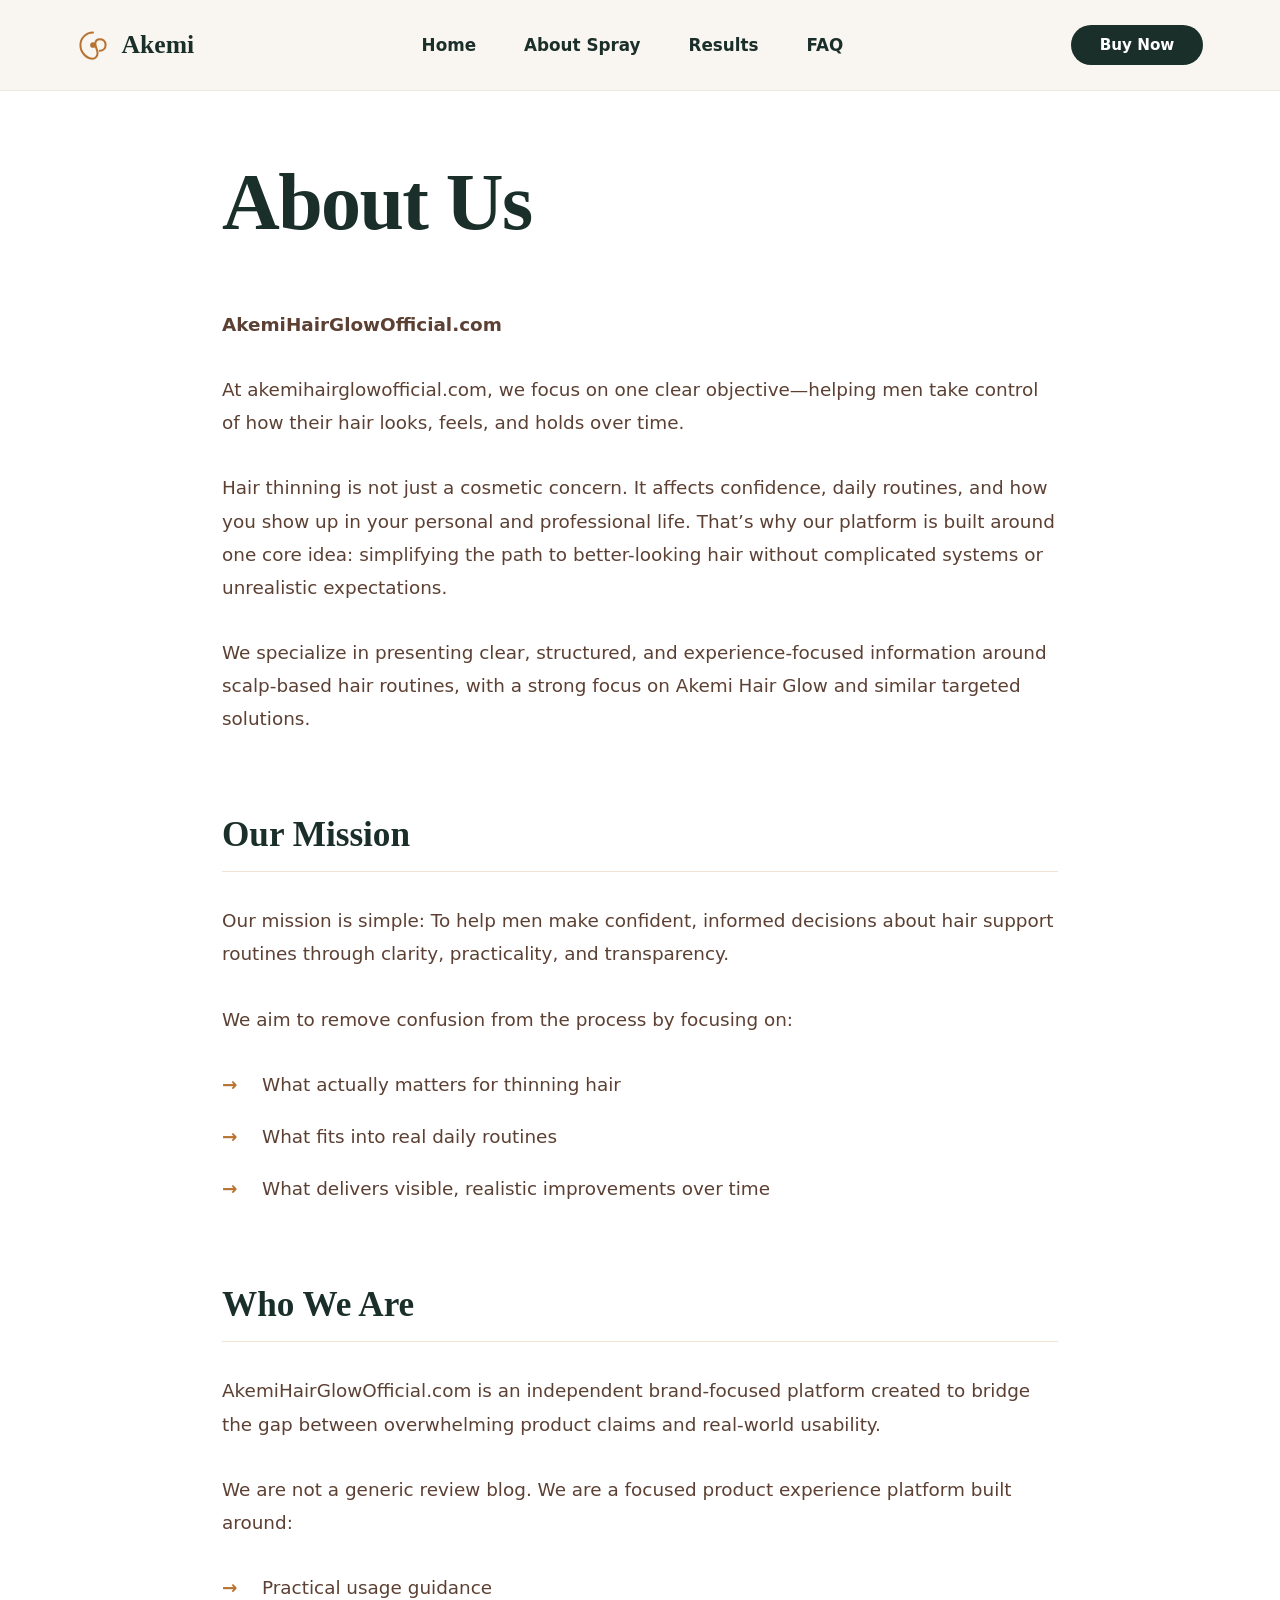
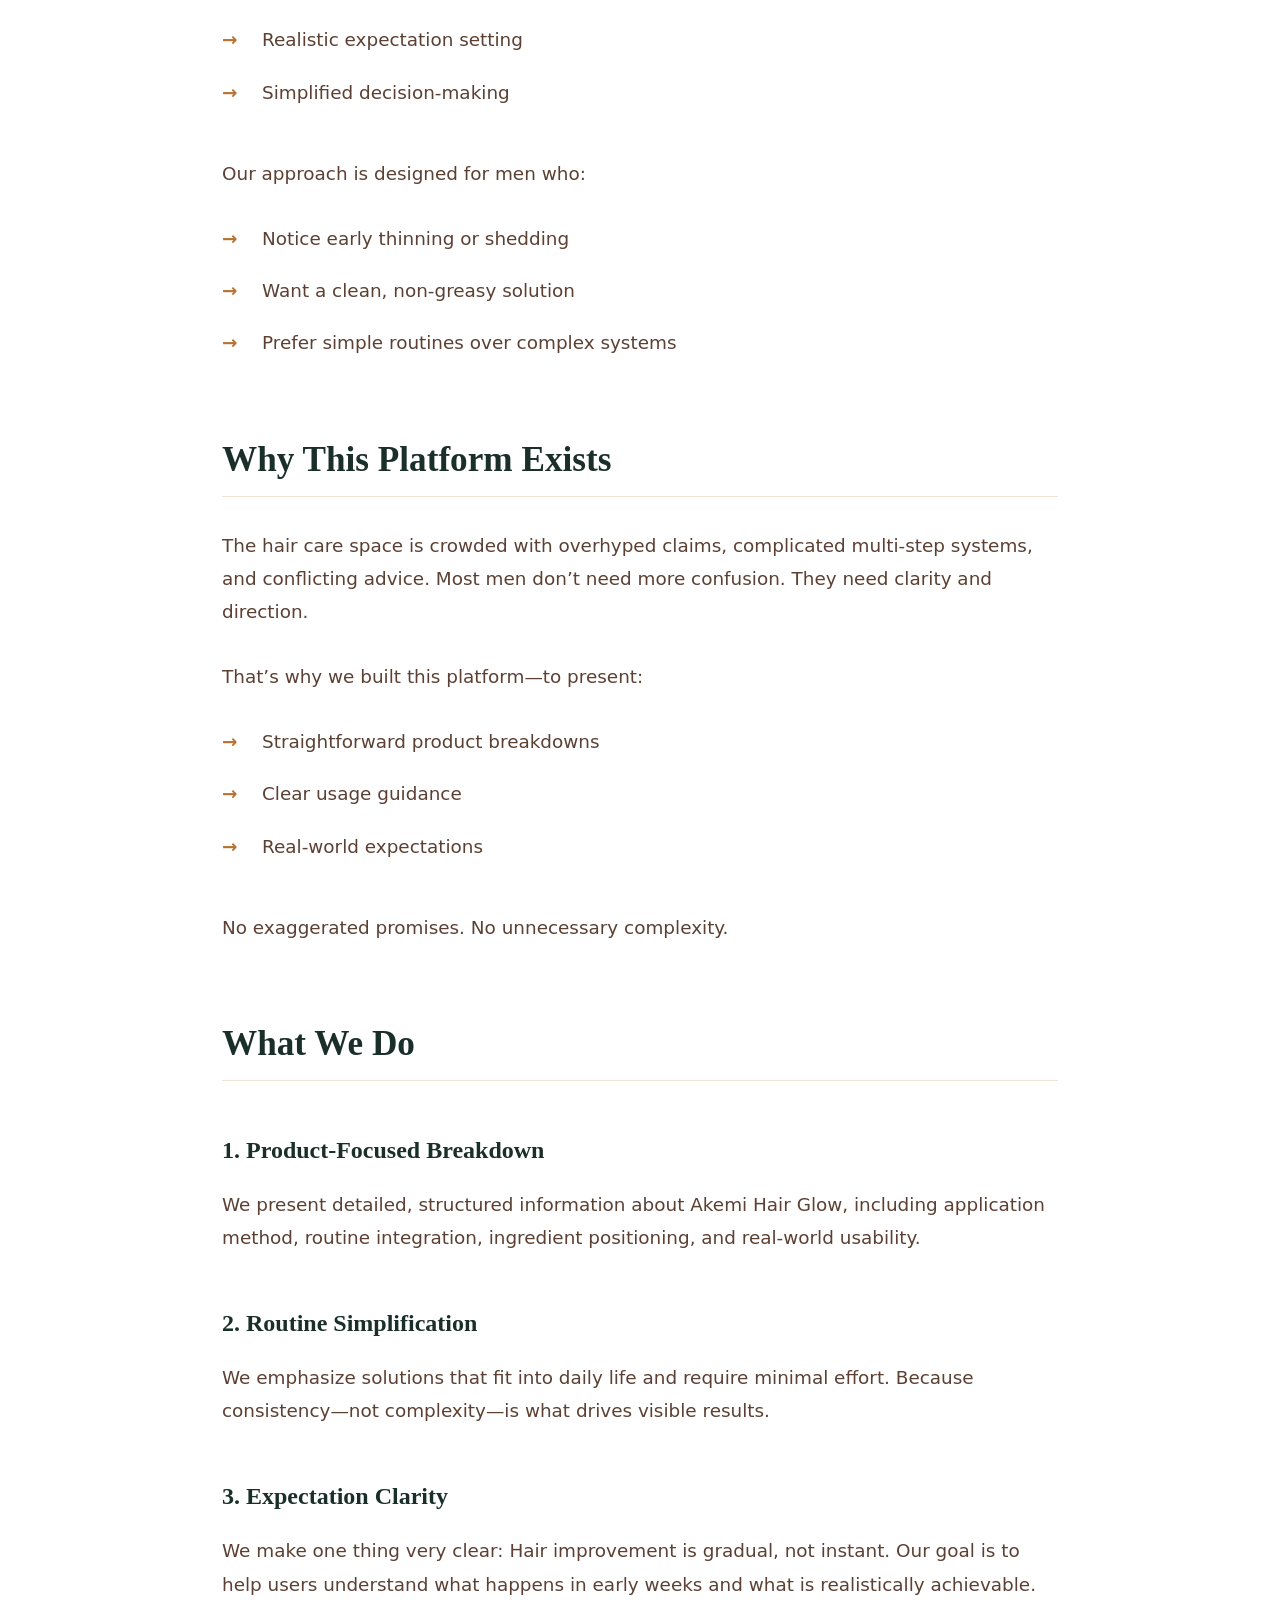
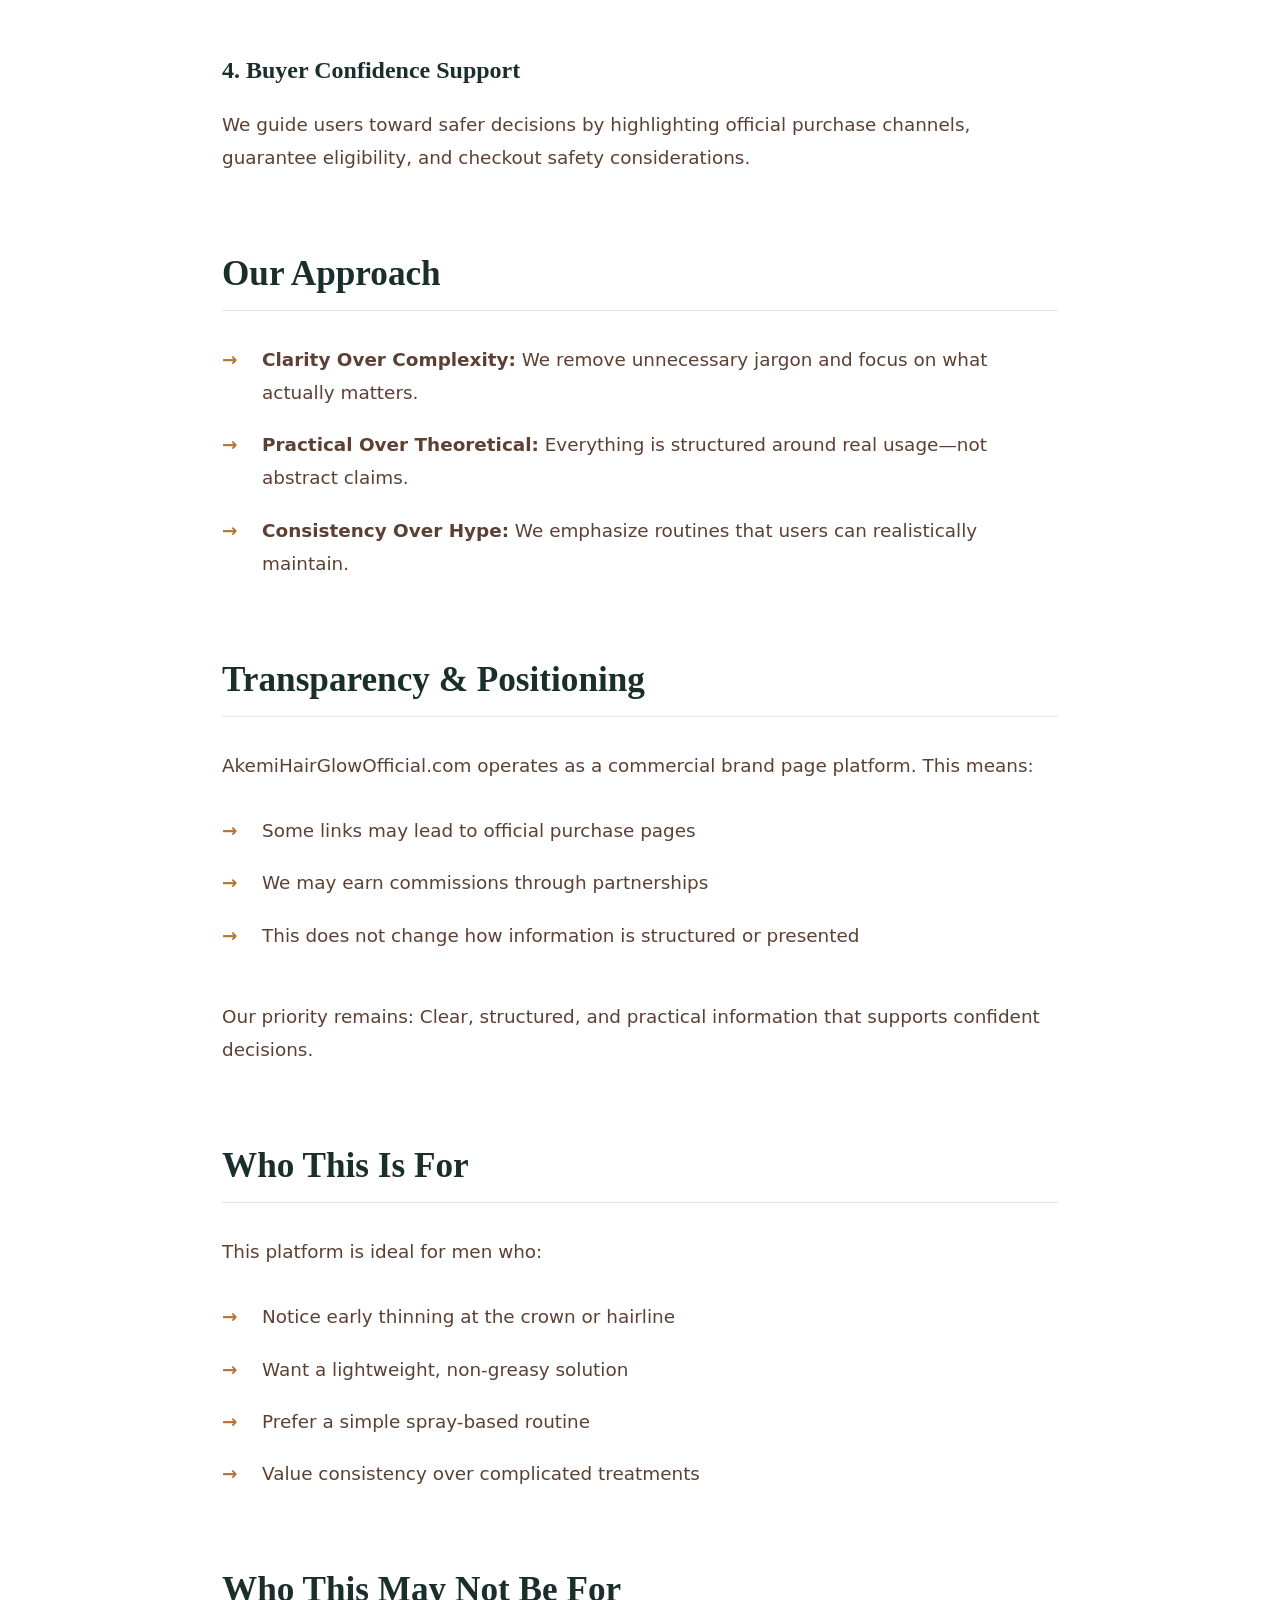
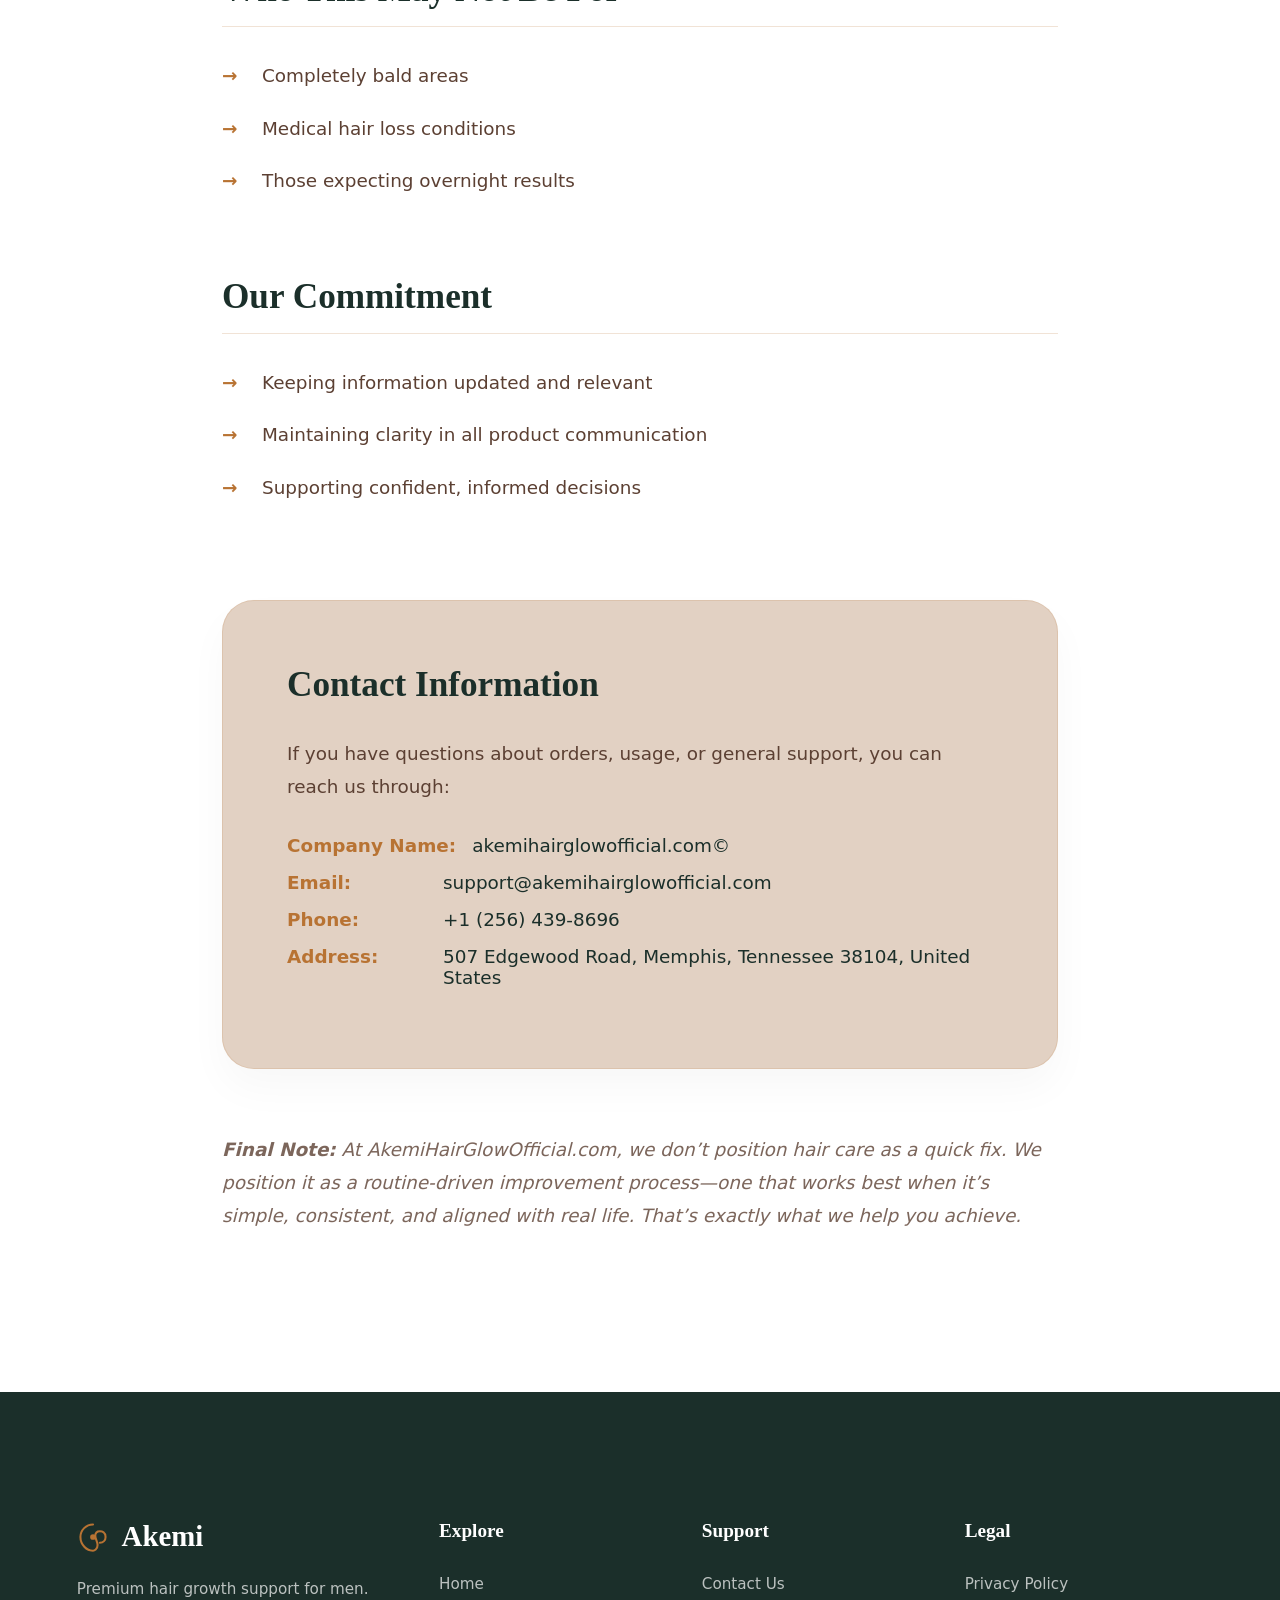
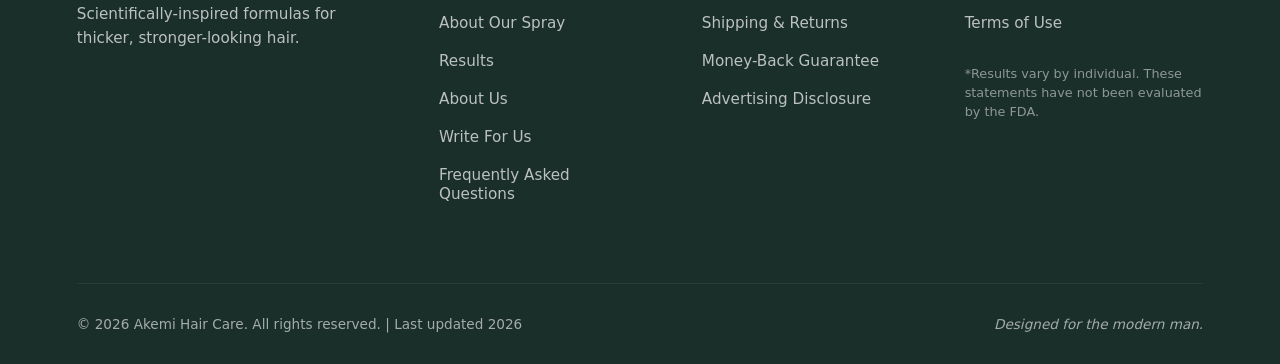
==== commit 97408463: "vaiyo" ====
--- a/about.html
+++ b/about.html
@@ -1,14 +1,44 @@
 <!DOCTYPE html>
 <html lang="en">
 <head>
-  <meta charset="UTF-8" />
-  <meta name="viewport" content="width=device-width, initial-scale=1.0" />
-  <title>About Us | Akemi Hair Glow Official</title>
-  <meta name="description" content="Learn more about AkemiHairGlowOfficial.com, our mission to simplify hair care for men, and our commitment to clarity, practicality, and transparency." />
-  <link rel="preconnect" href="https://fonts.googleapis.com" />
-  <link rel="preconnect" href="https://fonts.gstatic.com" crossorigin />
-  <link href="https://fonts.googleapis.com/css2?family=Outfit:wght@300;400;500;600;700;800;900&family=Fraunces:opsz,ital,wght@9..144,0,700;9..144,0,800;9..144,0,900;9..144,1,400&display=swap" rel="stylesheet" />
-  <link rel="stylesheet" href="style.css" />
+      <meta charset="UTF-8">
+    <meta name="viewport" content="width=device-width, initial-scale=1.0">
+    <meta name="title" content="About Us | Akemi Hair Glow Official">
+    <meta name="description" content="Learn more about AkemiHairGlowOfficial.com, our mission to simplify hair care for men, and our commitment to clarity.">
+    <title>About Us | Akemi Hair Glow Official</title>
+
+    <!-- Open Graph Meta Tags -->
+    <meta property="og:title" content="About Us | Akemi Hair Glow Official">
+    <meta property="og:description" content="Learn more about AkemiHairGlowOfficial.com, our mission to simplify hair care for men, and our commitment to clarity.">
+    <meta property="og:url" content="https://www.akemihairglowofficial.com/about.html">
+    <meta property="og:image" content="https://www.akemihairglowofficial.com/public/hero-main.webp">
+    <meta property="og:type" content="website">
+
+    <!-- Twitter Card Meta Tags -->
+    <meta name="twitter:card" content="summary_large_image">
+    <meta name="twitter:title" content="About Us | Akemi Hair Glow Official">
+    <meta name="twitter:description" content="Learn more about AkemiHairGlowOfficial.com, our mission to simplify hair care for men, and our commitment to clarity.">
+    <meta name="twitter:image" content="https://www.akemihairglowofficial.com/public/hero-main.webp">
+
+    <link rel="canonical" href="https://www.akemihairglowofficial.com/about.html">
+    <link rel="icon" type="image/png" href="favicon.png?v=3">
+    <link rel="shortcut icon" href="favicon.png?v=3">
+    <link rel="stylesheet" href="style.css">
+  <link rel="canonical" href="https://www.akemihairglowofficial.com/about.html" />
+  
+  <!-- Open Graph / Facebook -->
+  <meta property="og:type" content="website" />
+  <meta property="og:url" content="https://www.akemihairglowofficial.com/about.html" />
+  <meta property="og:title" content="About Us | Akemi Hair Glow Official" />
+  <meta property="og:description" content="Learn more about AkemiHairGlowOfficial.com, our mission to simplify hair care for men, and our commitment to clarity." />
+  <meta property="og:image" content="https://www.akemihairglowofficial.com/public/hero-main.webp" />
+
+  <!-- Twitter -->
+  <meta property="twitter:card" content="summary_large_image" />
+  <meta property="twitter:url" content="https://www.akemihairglowofficial.com/about.html" />
+  <meta property="twitter:title" content="About Us | Akemi Hair Glow Official" />
+  <meta property="twitter:description" content="Learn more about AkemiHairGlowOfficial.com, our mission to simplify hair care for men, and our commitment to clarity." />
+  <meta property="twitter:image" content="https://www.akemihairglowofficial.com/public/hero-main.webp" />
 </head>
 <body>
 
@@ -182,6 +212,7 @@
             <li><a href="index.html#overview">About Our Spray</a></li>
             <li><a href="index.html#reviews">Results</a></li>
             <li><a href="about.html">About Us</a></li>
+            <li><a href="write-for-us.html">Write For Us</a></li>
             <li><a href="index.html#faq">Frequently Asked Questions</a></li>
           </ul>
         </div>
--- a/style.css
+++ b/style.css
@@ -644,9 +644,6 @@
     position: static;
     transform: none;
   }
-
-  .nav__links li:nth-child(3),
-  .nav__links li:nth-child(4) { display: none; }
 }
 
 @media (max-width: 580px) {
@@ -658,8 +655,6 @@
   .hero__offer-sep { display: none; }
 
   .hero__offer { gap: 0.4rem; }
-
-  .nav__links { display: none; }
 }
 
 
